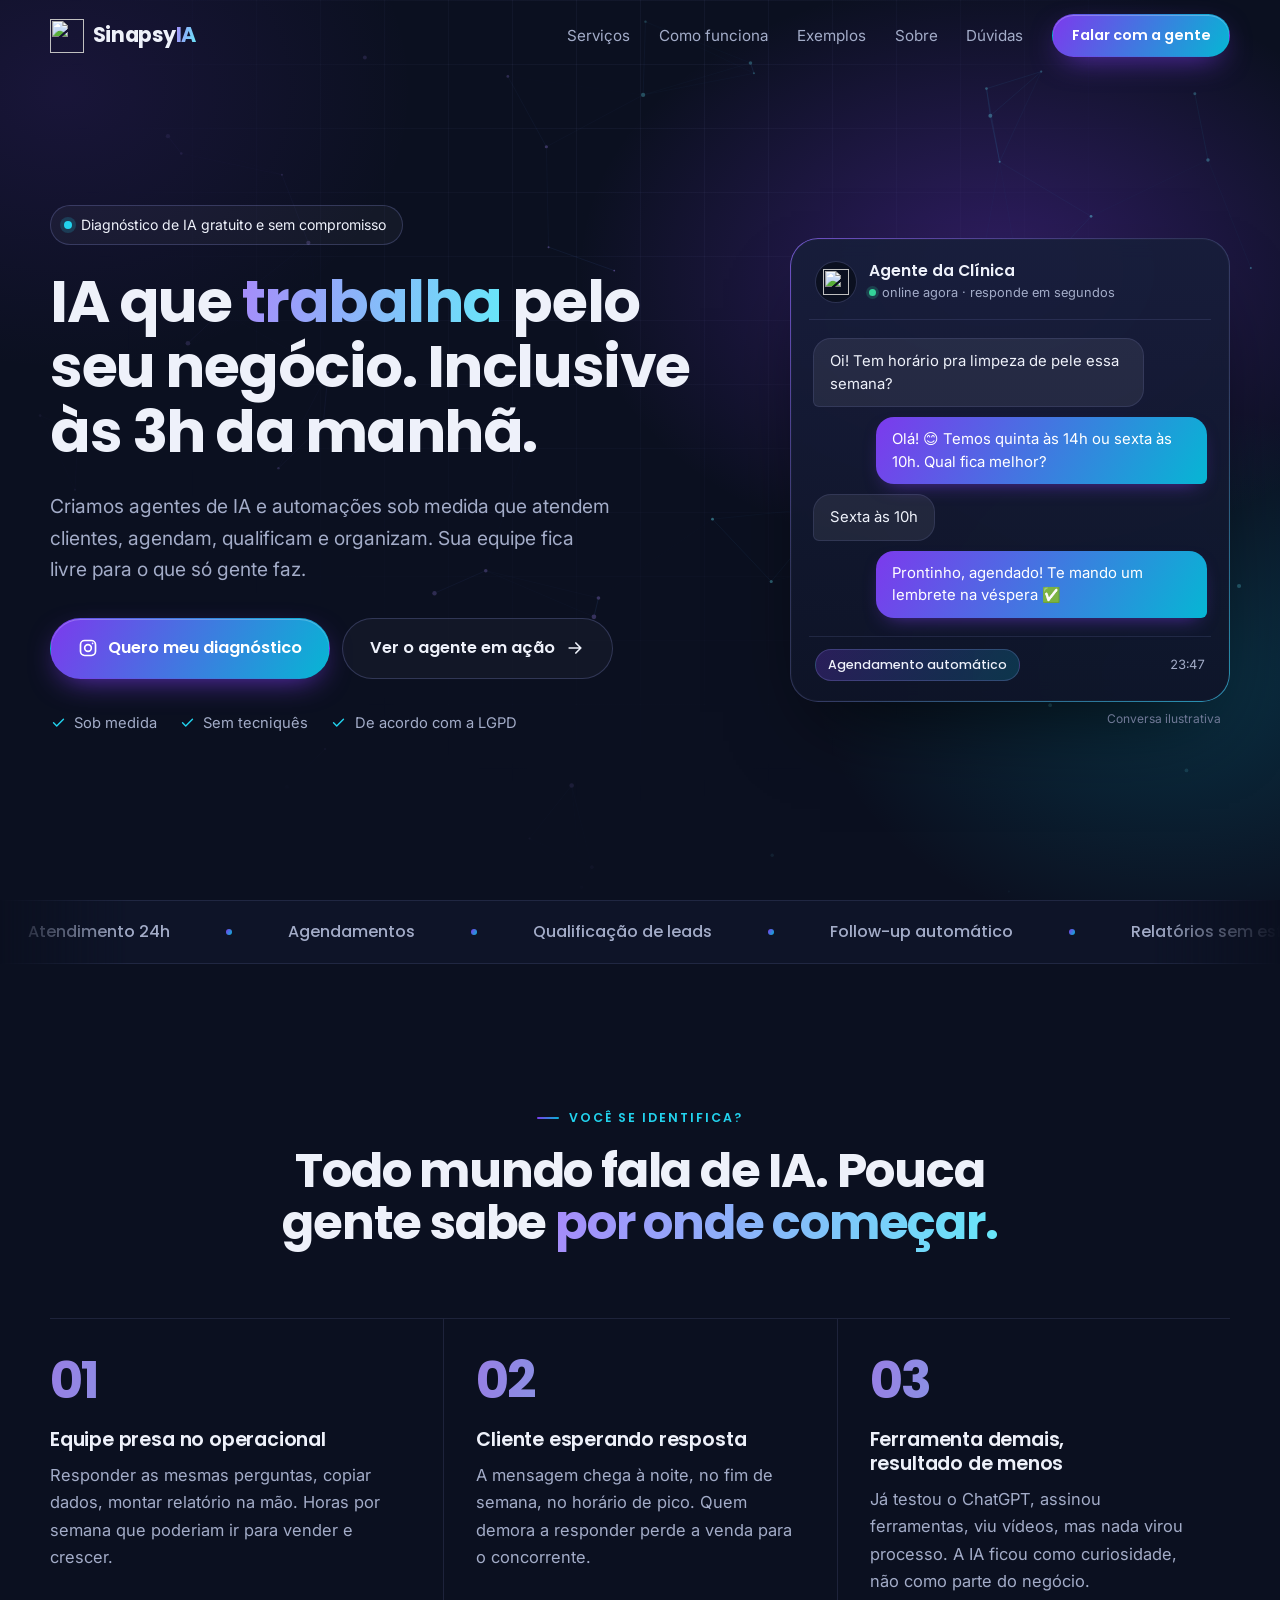
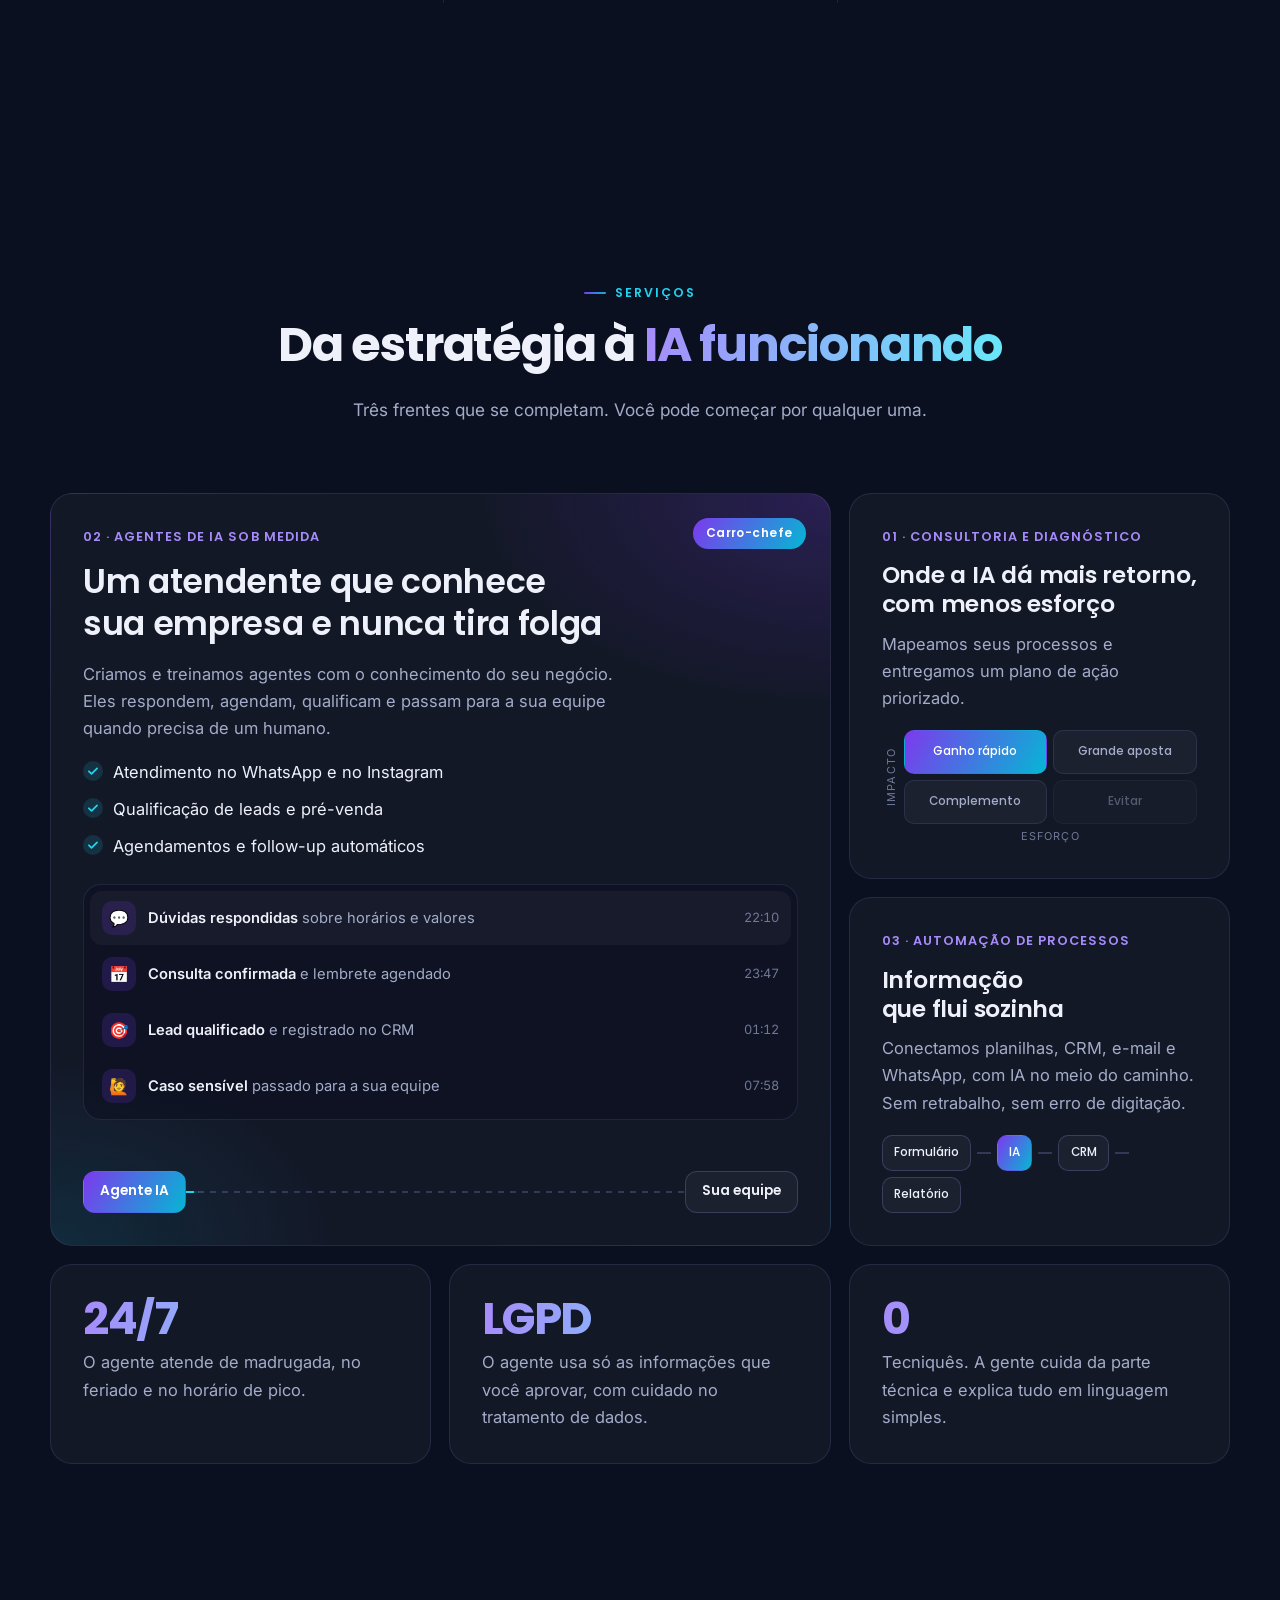
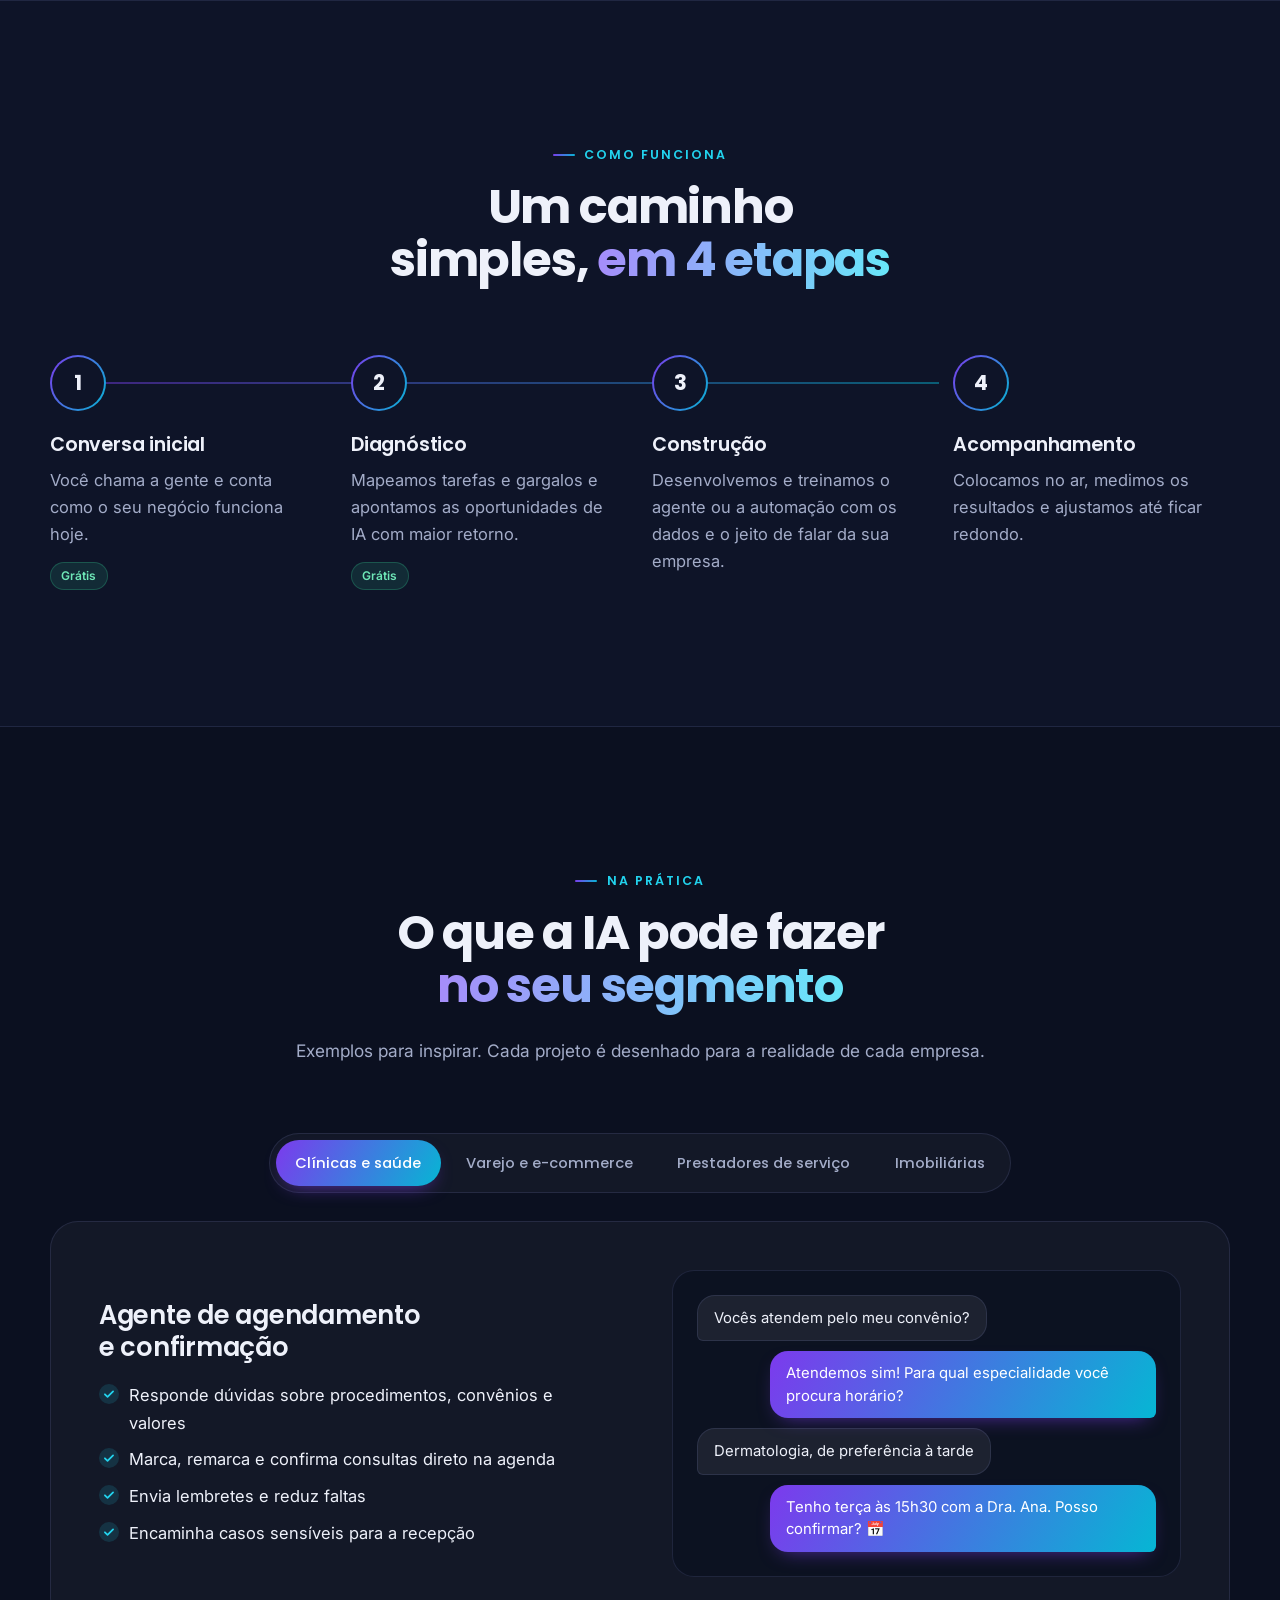
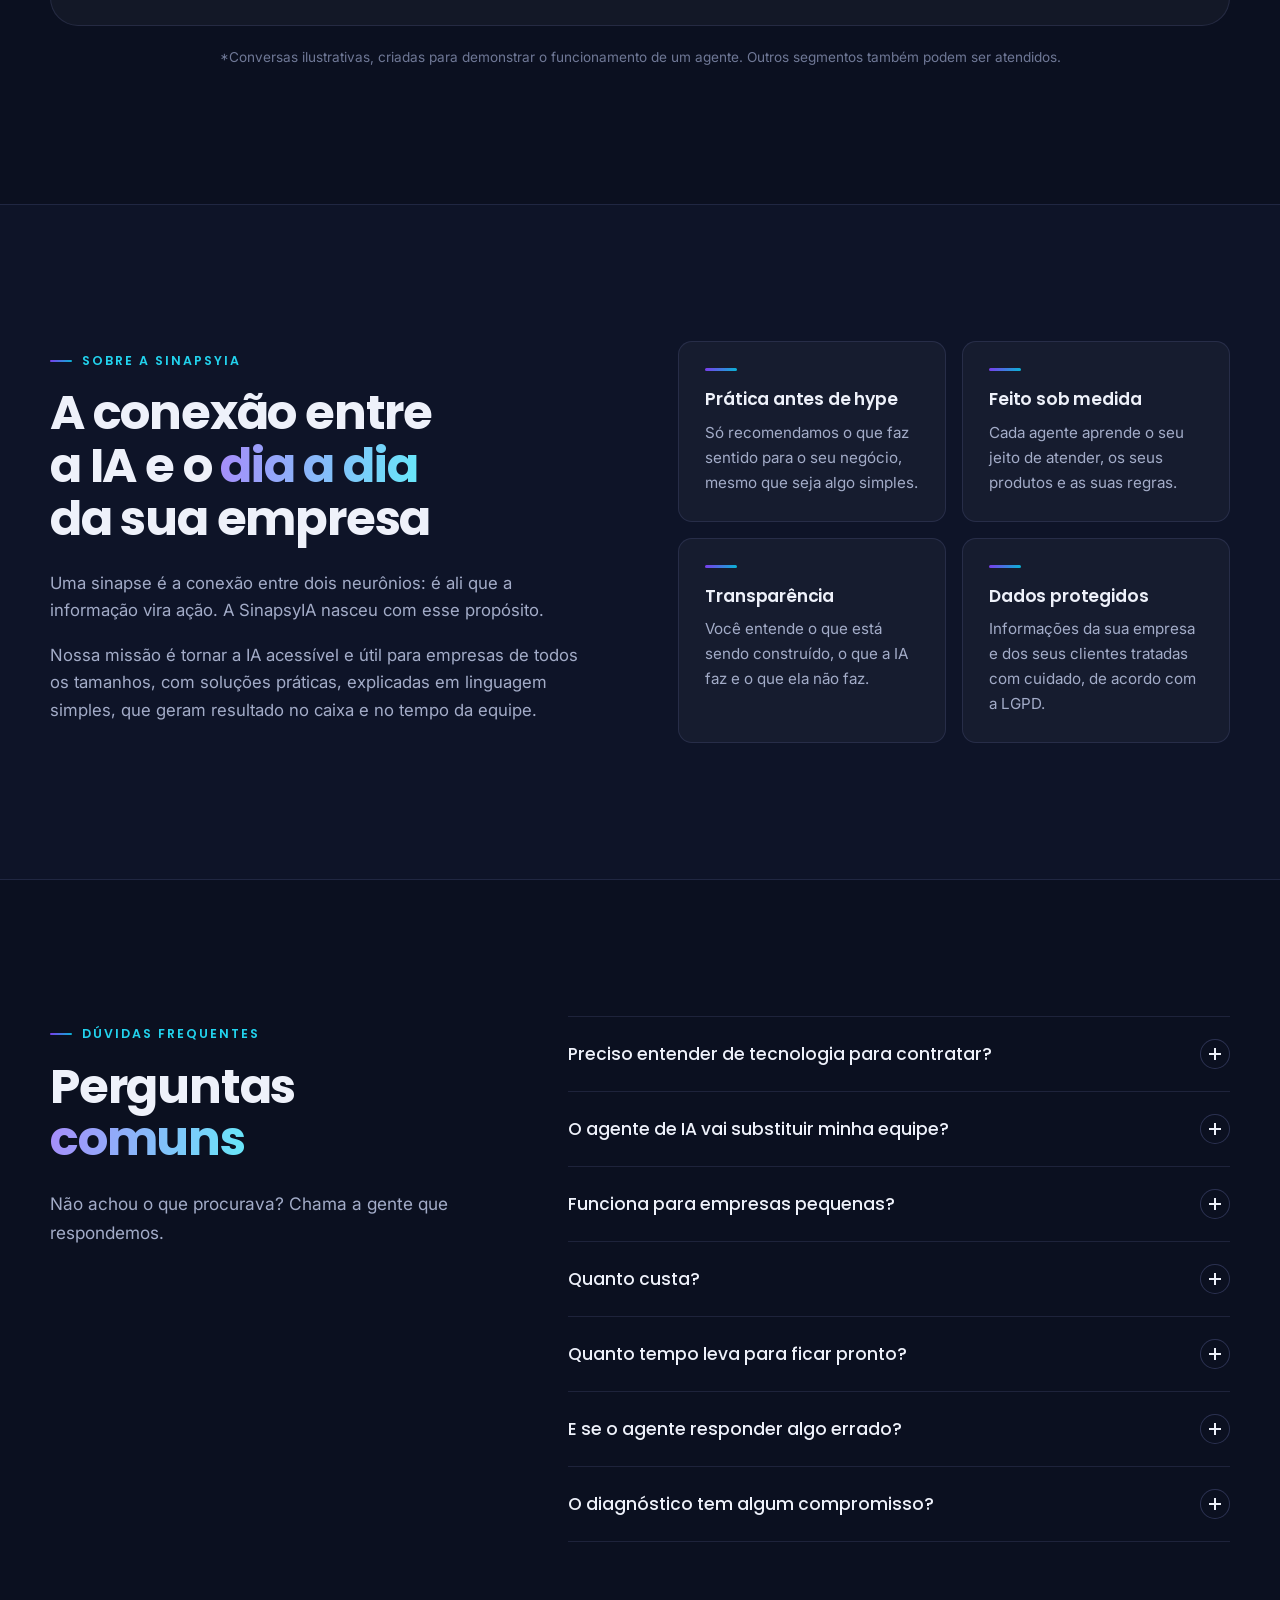
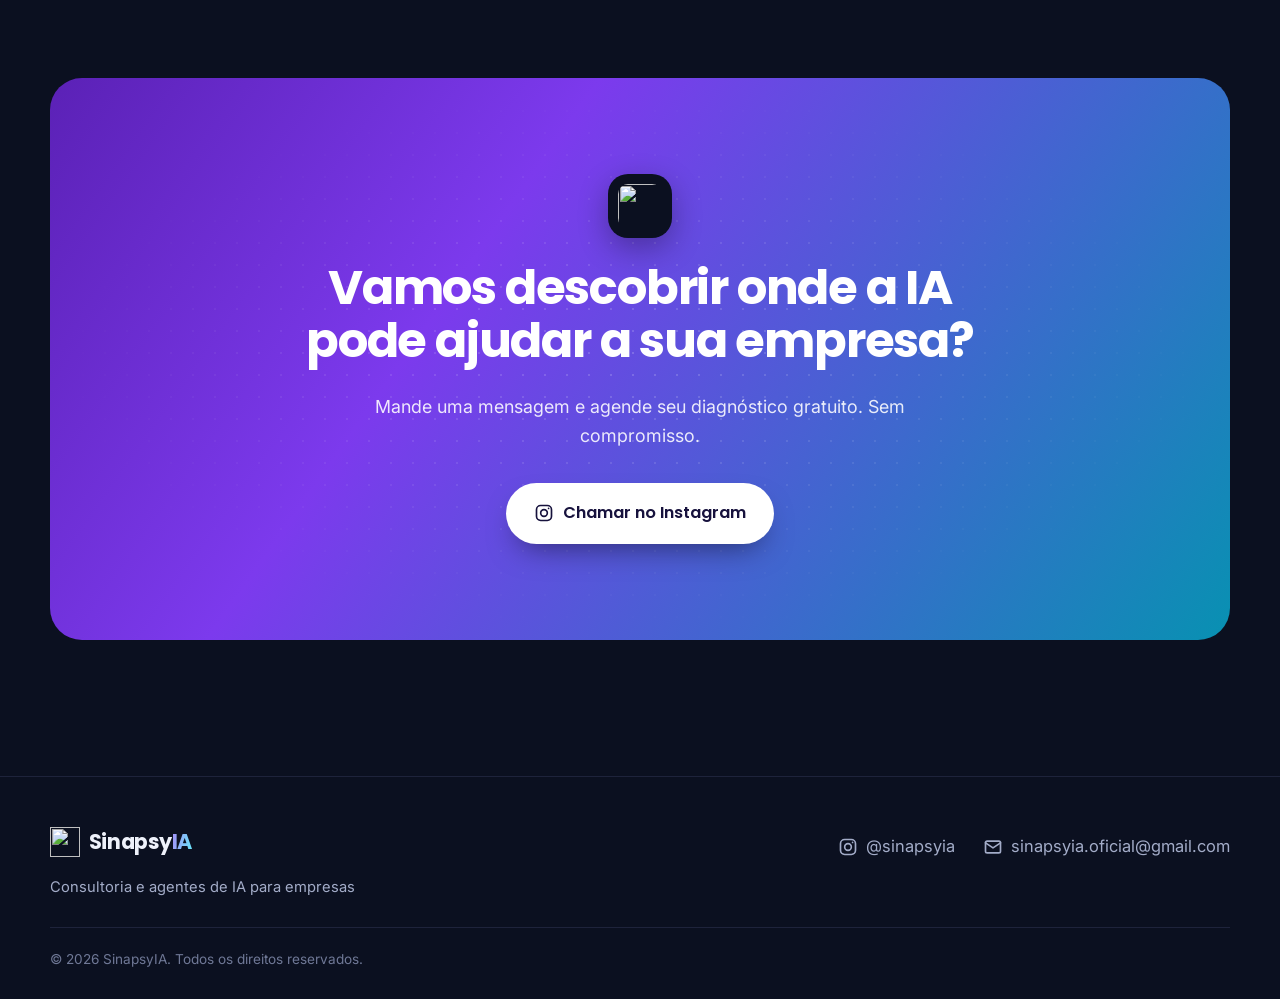
==== index.html @ b57941f7 "Add files via upload" ====
<!doctype html>
<html lang="pt-BR">
<head>
  <meta charset="utf-8">
  <meta name="viewport" content="width=device-width, initial-scale=1">
  <title>SinapsyIA | Agentes de IA para empresas</title>
  <meta name="description" content="A SinapsyIA coloca a inteligência artificial para trabalhar no seu negócio: diagnóstico de IA gratuito, agentes de IA sob medida e automação de processos.">
  <meta name="theme-color" content="#0B1020">

  <!-- Compartilhamento (WhatsApp, Instagram, LinkedIn) -->
  <meta property="og:type" content="website">
  <meta property="og:title" content="SinapsyIA | Agentes de IA para empresas">
  <meta property="og:description" content="Diagnóstico de IA gratuito, agentes sob medida e automação de processos para o seu negócio.">
  <!-- Se o seu usuário do GitHub não for "sinapsyia", troque o endereço abaixo -->
  <meta property="og:url" content="https://sinapsyia.github.io/">
  <meta property="og:image" content="https://sinapsyia.github.io/assets/og-image.png">
  <meta property="og:locale" content="pt_BR">

  <link rel="icon" type="image/svg+xml" href="assets/logo-mark.svg">
  <link rel="preconnect" href="https://fonts.googleapis.com">
  <link rel="preconnect" href="https://fonts.gstatic.com" crossorigin>
  <link href="https://fonts.googleapis.com/css2?family=Inter:wght@400;500;600&family=Poppins:wght@500;600;700;800&display=swap" rel="stylesheet">
  <link rel="stylesheet" href="styles.css">
</head>
<body>

  <a class="skip" href="#conteudo">Pular para o conteúdo</a>

  <!-- Ícones reutilizáveis -->
  <svg width="0" height="0" style="position:absolute" aria-hidden="true">
    <symbol id="i-wa" viewBox="0 0 24 24"><path fill="currentColor" stroke="none" d="M12 2.2A9.8 9.8 0 0 0 3.6 17l-1.3 4.8 4.9-1.3A9.8 9.8 0 1 0 12 2.2Zm0 17.9c-1.5 0-3-.4-4.2-1.2l-.3-.2-2.9.8.8-2.8-.2-.3A8.1 8.1 0 1 1 12 20.1Zm4.5-6.1c-.2-.1-1.5-.7-1.7-.8-.2-.1-.4-.1-.6.1l-.8 1c-.1.2-.3.2-.5.1a6.6 6.6 0 0 1-3.3-2.9c-.2-.4.2-.4.7-1.3.1-.2 0-.3 0-.4l-.8-1.8c-.2-.5-.4-.4-.6-.4h-.5c-.2 0-.4.1-.7.3-.2.3-.9.9-.9 2.2s.9 2.5 1 2.7c.1.2 1.8 2.8 4.4 3.9 1.6.7 2.3.8 3.1.6.5-.1 1.5-.6 1.7-1.2.2-.6.2-1.1.2-1.2-.1-.1-.3-.2-.5-.3Z"/></symbol>
    <symbol id="i-ig" viewBox="0 0 24 24"><rect x="3" y="3" width="18" height="18" rx="5"/><circle cx="12" cy="12" r="4"/><circle cx="17.5" cy="6.5" r="1" fill="currentColor" stroke="none"/></symbol>
    <symbol id="i-arrow" viewBox="0 0 24 24"><path d="M5 12h14M13 6l6 6-6 6"/></symbol>
    <symbol id="i-check" viewBox="0 0 24 24"><path d="m5 12.5 4.5 4.5L19 7.5"/></symbol>
    <symbol id="i-mail" viewBox="0 0 24 24"><rect x="3" y="5" width="18" height="14" rx="2"/><path d="m3 7 9 6 9-6"/></symbol>
  </svg>

  <!-- ===== CABEÇALHO ===== -->
  <header class="header" id="topo">
    <div class="container header__inner">
      <a href="#topo" class="brand" aria-label="SinapsyIA, início">
        <img src="assets/logo-mark.svg" alt="" width="34" height="34">
        <span>Sinapsy<b class="grad-text">IA</b></span>
      </a>

      <nav class="nav" id="nav" aria-label="Principal">
        <a href="#servicos">Serviços</a>
        <a href="#como-funciona">Como funciona</a>
        <a href="#exemplos">Exemplos</a>
        <a href="#sobre">Sobre</a>
        <a href="#faq">Dúvidas</a>
        <a href="https://ig.me/m/sinapsyia" target="_blank" rel="noopener" class="btn btn--sm btn--primary nav__cta" data-contact>
          Falar com a gente
        </a>
      </nav>

      <button class="menu-btn" id="menuBtn" aria-label="Abrir menu" aria-expanded="false" aria-controls="nav">
        <span></span><span></span><span></span>
      </button>
    </div>
  </header>

  <main id="conteudo">

    <!-- ===== HERO ===== -->
    <section class="hero">
      <canvas id="synapse" aria-hidden="true"></canvas>
      <div class="hero__glow" aria-hidden="true"></div>

      <div class="container hero__inner">
        <div class="hero__copy">
          <p class="pill reveal"><span class="pill__dot"></span>Diagnóstico de IA gratuito e sem compromisso</p>
          <h1 class="reveal">IA que <span class="grad-text">trabalha</span> pelo seu negócio. Inclusive às 3h da manhã.</h1>
          <p class="lead reveal">Criamos agentes de IA e automações sob medida que atendem clientes, agendam, qualificam e organizam. Sua equipe fica livre para o que só gente faz.</p>
          <div class="hero__ctas reveal">
            <a href="https://ig.me/m/sinapsyia" target="_blank" rel="noopener" class="btn btn--primary btn--lg" data-contact>
              <svg class="ico" data-contact-icon><use href="#i-ig"/></svg>
              Quero meu diagnóstico
            </a>
            <a href="#exemplos" class="btn btn--ghost btn--lg">
              Ver o agente em ação
              <svg class="ico"><use href="#i-arrow"/></svg>
            </a>
          </div>
          <ul class="hero__chips reveal" aria-label="Diferenciais">
            <li><svg class="ico"><use href="#i-check"/></svg>Sob medida</li>
            <li><svg class="ico"><use href="#i-check"/></svg>Sem tecniquês</li>
            <li><svg class="ico"><use href="#i-check"/></svg>De acordo com a LGPD</li>
          </ul>
        </div>

        <!-- Demo do agente -->
        <div class="demo reveal" aria-label="Demonstração ilustrativa de um agente de IA atendendo um cliente">
          <div class="demo__bar">
            <div class="demo__avatar"><img src="assets/logo-mark.svg" alt="" width="26" height="26"></div>
            <div>
              <p class="demo__name" id="demoName">Agente da Clínica</p>
              <p class="demo__status"><span class="dot-live"></span>online agora · responde em segundos</p>
            </div>
          </div>
          <div class="demo__body" id="demoBody" aria-live="off">
            <p class="msg msg--in">Oi! Tem horário pra limpeza de pele essa semana?</p>
            <p class="msg msg--out">Olá! 😊 Temos quinta às 14h ou sexta às 10h. Qual fica melhor?</p>
            <p class="msg msg--in">Sexta às 10h</p>
            <p class="msg msg--out">Prontinho, agendado! Te mando um lembrete na véspera ✅</p>
          </div>
          <div class="demo__foot">
            <span class="demo__tag" id="demoTag">Agendamento automático</span>
            <span class="demo__time">23:47</span>
          </div>
          <p class="demo__note">Conversa ilustrativa</p>
        </div>
      </div>
    </section>

    <!-- ===== FAIXA ===== -->
    <div class="ticker" aria-hidden="true">
      <div class="ticker__track">
        <span>Atendimento 24h</span><span>Agendamentos</span><span>Qualificação de leads</span><span>Follow-up automático</span><span>Relatórios sem esforço</span><span>WhatsApp e Instagram</span><span>Integração com CRM</span><span>Planilhas que se preenchem sozinhas</span>
        <span>Atendimento 24h</span><span>Agendamentos</span><span>Qualificação de leads</span><span>Follow-up automático</span><span>Relatórios sem esforço</span><span>WhatsApp e Instagram</span><span>Integração com CRM</span><span>Planilhas que se preenchem sozinhas</span>
      </div>
    </div>

    <!-- ===== PROBLEMA ===== -->
    <section class="section" id="problema">
      <div class="container">
        <div class="section__head reveal">
          <p class="eyebrow">Você se identifica?</p>
          <h2>Todo mundo fala de IA. Pouca gente sabe <span class="grad-text">por onde começar.</span></h2>
        </div>
        <div class="pains">
          <article class="pain reveal">
            <span class="pain__n">01</span>
            <h3>Equipe presa no operacional</h3>
            <p>Responder as mesmas perguntas, copiar dados, montar relatório na mão. Horas por semana que poderiam ir para vender e crescer.</p>
          </article>
          <article class="pain reveal">
            <span class="pain__n">02</span>
            <h3>Cliente esperando resposta</h3>
            <p>A mensagem chega à noite, no fim de semana, no horário de pico. Quem demora a responder perde a venda para o concorrente.</p>
          </article>
          <article class="pain reveal">
            <span class="pain__n">03</span>
            <h3>Ferramenta demais, resultado de menos</h3>
            <p>Já testou o ChatGPT, assinou ferramentas, viu vídeos, mas nada virou processo. A IA ficou como curiosidade, não como parte do negócio.</p>
          </article>
        </div>
      </div>
    </section>

    <!-- ===== SERVIÇOS (BENTO) ===== -->
    <section class="section" id="servicos">
      <div class="container">
        <div class="section__head reveal">
          <p class="eyebrow">Serviços</p>
          <h2>Da estratégia à <span class="grad-text">IA funcionando</span></h2>
          <p class="section__sub">Três frentes que se completam. Você pode começar por qualquer uma.</p>
        </div>

        <div class="bento">
          <!-- Agentes -->
          <article class="tile tile--agents reveal">
            <span class="badge">Carro-chefe</span>
            <p class="tile__kicker">02 · Agentes de IA sob medida</p>
            <h3>Um atendente que conhece sua empresa e nunca tira folga</h3>
            <p>Criamos e treinamos agentes com o conhecimento do seu negócio. Eles respondem, agendam, qualificam e passam para a sua equipe quando precisa de um humano.</p>
            <ul class="checks">
              <li><svg class="ico"><use href="#i-check"/></svg>Atendimento no WhatsApp e no Instagram</li>
              <li><svg class="ico"><use href="#i-check"/></svg>Qualificação de leads e pré-venda</li>
              <li><svg class="ico"><use href="#i-check"/></svg>Agendamentos e follow-up automáticos</li>
            </ul>
            <ul class="feed" aria-label="Exemplo ilustrativo do que um agente faz numa noite">
              <li><span class="feed__ico">💬</span><span><b>Dúvidas respondidas</b> sobre horários e valores</span><time>22:10</time></li>
              <li><span class="feed__ico">📅</span><span><b>Consulta confirmada</b> e lembrete agendado</span><time>23:47</time></li>
              <li><span class="feed__ico">🎯</span><span><b>Lead qualificado</b> e registrado no CRM</span><time>01:12</time></li>
              <li><span class="feed__ico">🙋</span><span><b>Caso sensível</b> passado para a sua equipe</span><time>07:58</time></li>
            </ul>
            <div class="handoff" aria-hidden="true">
              <span class="handoff__node handoff__node--ai">Agente IA</span>
              <span class="handoff__line"></span>
              <span class="handoff__node">Sua equipe</span>
            </div>
          </article>

          <!-- Diagnóstico -->
          <article class="tile tile--diag reveal">
            <p class="tile__kicker">01 · Consultoria e diagnóstico</p>
            <h3>Onde a IA dá mais retorno, com menos esforço</h3>
            <p>Mapeamos seus processos e entregamos um plano de ação priorizado.</p>
            <div class="matrix" aria-label="Matriz impacto por esforço">
              <span class="matrix__cell matrix__cell--win">Ganho rápido</span>
              <span class="matrix__cell">Grande aposta</span>
              <span class="matrix__cell">Complemento</span>
              <span class="matrix__cell matrix__cell--off">Evitar</span>
              <span class="matrix__y">Impacto</span>
              <span class="matrix__x">Esforço</span>
            </div>
          </article>

          <!-- Automação -->
          <article class="tile tile--auto reveal">
            <p class="tile__kicker">03 · Automação de processos</p>
            <h3>Informação que flui sozinha</h3>
            <p>Conectamos planilhas, CRM, e-mail e WhatsApp, com IA no meio do caminho. Sem retrabalho, sem erro de digitação.</p>
            <div class="flow" aria-hidden="true">
              <span>Formulário</span><i></i><span class="flow__ai">IA</span><i></i><span>CRM</span><i></i><span>Relatório</span>
            </div>
          </article>

          <!-- Pequenos -->
          <article class="tile tile--stat reveal">
            <p class="stat">24/7</p>
            <p>O agente atende de madrugada, no feriado e no horário de pico.</p>
          </article>
          <article class="tile tile--stat reveal">
            <p class="stat">LGPD</p>
            <p>O agente usa só as informações que você aprovar, com cuidado no tratamento de dados.</p>
          </article>
          <article class="tile tile--stat reveal">
            <p class="stat">0</p>
            <p>Tecniquês. A gente cuida da parte técnica e explica tudo em linguagem simples.</p>
          </article>
        </div>
      </div>
    </section>

    <!-- ===== COMO FUNCIONA ===== -->
    <section class="section section--band" id="como-funciona">
      <div class="container">
        <div class="section__head reveal">
          <p class="eyebrow">Como funciona</p>
          <h2>Um caminho simples, <span class="grad-text">em 4 etapas</span></h2>
        </div>

        <ol class="steps">
          <li class="step reveal">
            <span class="step__n">1</span>
            <h3>Conversa inicial</h3>
            <p>Você chama a gente e conta como o seu negócio funciona hoje.</p>
            <span class="step__tag">Grátis</span>
          </li>
          <li class="step reveal">
            <span class="step__n">2</span>
            <h3>Diagnóstico</h3>
            <p>Mapeamos tarefas e gargalos e apontamos as oportunidades de IA com maior retorno.</p>
            <span class="step__tag">Grátis</span>
          </li>
          <li class="step reveal">
            <span class="step__n">3</span>
            <h3>Construção</h3>
            <p>Desenvolvemos e treinamos o agente ou a automação com os dados e o jeito de falar da sua empresa.</p>
          </li>
          <li class="step reveal">
            <span class="step__n">4</span>
            <h3>Acompanhamento</h3>
            <p>Colocamos no ar, medimos os resultados e ajustamos até ficar redondo.</p>
          </li>
        </ol>
      </div>
    </section>

    <!-- ===== EXEMPLOS ===== -->
    <section class="section" id="exemplos">
      <div class="container">
        <div class="section__head reveal">
          <p class="eyebrow">Na prática</p>
          <h2>O que a IA pode fazer <span class="grad-text">no seu segmento</span></h2>
          <p class="section__sub">Exemplos para inspirar. Cada projeto é desenhado para a realidade de cada empresa.</p>
        </div>

        <div class="tabs reveal" role="tablist" aria-label="Segmentos">
          <button role="tab" aria-selected="true" aria-controls="tab-saude" id="t-saude">Clínicas e saúde</button>
          <button role="tab" aria-selected="false" aria-controls="tab-varejo" id="t-varejo" tabindex="-1">Varejo e e-commerce</button>
          <button role="tab" aria-selected="false" aria-controls="tab-servicos" id="t-servicos" tabindex="-1">Prestadores de serviço</button>
          <button role="tab" aria-selected="false" aria-controls="tab-imob" id="t-imob" tabindex="-1">Imobiliárias</button>
        </div>

        <div class="tabpanels reveal">
          <div class="tabpanel" role="tabpanel" id="tab-saude" aria-labelledby="t-saude">
            <div class="example">
              <div class="example__text">
                <h3>Agente de agendamento e confirmação</h3>
                <ul class="checks">
                  <li><svg class="ico"><use href="#i-check"/></svg>Responde dúvidas sobre procedimentos, convênios e valores</li>
                  <li><svg class="ico"><use href="#i-check"/></svg>Marca, remarca e confirma consultas direto na agenda</li>
                  <li><svg class="ico"><use href="#i-check"/></svg>Envia lembretes e reduz faltas</li>
                  <li><svg class="ico"><use href="#i-check"/></svg>Encaminha casos sensíveis para a recepção</li>
                </ul>
              </div>
              <div class="chat" aria-label="Exemplo ilustrativo de conversa">
                <p class="msg msg--in">Vocês atendem pelo meu convênio?</p>
                <p class="msg msg--out">Atendemos sim! Para qual especialidade você procura horário?</p>
                <p class="msg msg--in">Dermatologia, de preferência à tarde</p>
                <p class="msg msg--out">Tenho terça às 15h30 com a Dra. Ana. Posso confirmar? 📅</p>
              </div>
            </div>
          </div>

          <div class="tabpanel" role="tabpanel" id="tab-varejo" aria-labelledby="t-varejo" hidden>
            <div class="example">
              <div class="example__text">
                <h3>Vendedor virtual e pós-venda</h3>
                <ul class="checks">
                  <li><svg class="ico"><use href="#i-check"/></svg>Tira dúvidas sobre produtos, tamanhos e prazos de entrega</li>
                  <li><svg class="ico"><use href="#i-check"/></svg>Recomenda produtos com base no que o cliente procura</li>
                  <li><svg class="ico"><use href="#i-check"/></svg>Informa o status do pedido automaticamente</li>
                  <li><svg class="ico"><use href="#i-check"/></svg>Recupera carrinhos abandonados com mensagens personalizadas</li>
                </ul>
              </div>
              <div class="chat" aria-label="Exemplo ilustrativo de conversa">
                <p class="msg msg--in">Esse tênis tem no 40? Chega até sábado em Recife?</p>
                <p class="msg msg--out">Tem sim, no preto e no branco! Comprando hoje, chega até sexta. Quer o link de qual?</p>
                <p class="msg msg--in">Preto!</p>
                <p class="msg msg--out">Aqui está 👉 link do produto. Com o cupom BEMVINDO o frete sai grátis 🚚</p>
              </div>
            </div>
          </div>

          <div class="tabpanel" role="tabpanel" id="tab-servicos" aria-labelledby="t-servicos" hidden>
            <div class="example">
              <div class="example__text">
                <h3>Pré-atendimento e qualificação de clientes</h3>
                <ul class="checks">
                  <li><svg class="ico"><use href="#i-check"/></svg>Entende a necessidade do cliente com perguntas certeiras</li>
                  <li><svg class="ico"><use href="#i-check"/></svg>Gera um pré-orçamento ou envia o portfólio certo</li>
                  <li><svg class="ico"><use href="#i-check"/></svg>Registra tudo no CRM ou planilha automaticamente</li>
                  <li><svg class="ico"><use href="#i-check"/></svg>Passa para você só os clientes prontos para fechar</li>
                </ul>
              </div>
              <div class="chat" aria-label="Exemplo ilustrativo de conversa">
                <p class="msg msg--in">Quanto custa para fazer a contabilidade da minha empresa?</p>
                <p class="msg msg--out">Vou te ajudar! Sua empresa é MEI, Simples Nacional ou outro regime? Tem funcionários?</p>
                <p class="msg msg--in">Simples, com 3 funcionários</p>
                <p class="msg msg--out">Perfeito! Passei seus dados para o especialista, que te envia a proposta hoje até as 17h 📋</p>
              </div>
            </div>
          </div>

          <div class="tabpanel" role="tabpanel" id="tab-imob" aria-labelledby="t-imob" hidden>
            <div class="example">
              <div class="example__text">
                <h3>Atendimento de leads de imóveis</h3>
                <ul class="checks">
                  <li><svg class="ico"><use href="#i-check"/></svg>Responde na hora quem chega pelos anúncios</li>
                  <li><svg class="ico"><use href="#i-check"/></svg>Filtra por região, faixa de preço e tipo de imóvel</li>
                  <li><svg class="ico"><use href="#i-check"/></svg>Envia opções compatíveis com fotos e detalhes</li>
                  <li><svg class="ico"><use href="#i-check"/></svg>Agenda visitas direto na agenda do corretor</li>
                </ul>
              </div>
              <div class="chat" aria-label="Exemplo ilustrativo de conversa">
                <p class="msg msg--in">Vi o anúncio do apartamento de 2 quartos. Ainda está disponível?</p>
                <p class="msg msg--out">Está sim! Separei mais 2 opções parecidas na mesma região. Quer agendar uma visita?</p>
                <p class="msg msg--in">Quero, sábado de manhã</p>
                <p class="msg msg--out">Visita marcada para sábado às 10h com o corretor Lucas. Te envio a localização 📍</p>
              </div>
            </div>
          </div>
        </div>
        <p class="note">*Conversas ilustrativas, criadas para demonstrar o funcionamento de um agente. Outros segmentos também podem ser atendidos.</p>
      </div>
    </section>

    <!-- ===== SOBRE ===== -->
    <section class="section section--band" id="sobre">
      <div class="container about">
        <div class="about__text reveal">
          <p class="eyebrow">Sobre a SinapsyIA</p>
          <h2>A conexão entre a IA e o <span class="grad-text">dia a dia</span> da sua empresa</h2>
          <p>Uma sinapse é a conexão entre dois neurônios: é ali que a informação vira ação. A SinapsyIA nasceu com esse propósito.</p>
          <p>Nossa missão é tornar a IA acessível e útil para empresas de todos os tamanhos, com soluções práticas, explicadas em linguagem simples, que geram resultado no caixa e no tempo da equipe.</p>
        </div>
        <ul class="values">
          <li class="value reveal">
            <h3>Prática antes de hype</h3>
            <p>Só recomendamos o que faz sentido para o seu negócio, mesmo que seja algo simples.</p>
          </li>
          <li class="value reveal">
            <h3>Feito sob medida</h3>
            <p>Cada agente aprende o seu jeito de atender, os seus produtos e as suas regras.</p>
          </li>
          <li class="value reveal">
            <h3>Transparência</h3>
            <p>Você entende o que está sendo construído, o que a IA faz e o que ela não faz.</p>
          </li>
          <li class="value reveal">
            <h3>Dados protegidos</h3>
            <p>Informações da sua empresa e dos seus clientes tratadas com cuidado, de acordo com a LGPD.</p>
          </li>
        </ul>
      </div>
    </section>

    <!-- ===== FAQ ===== -->
    <section class="section" id="faq">
      <div class="container faq-wrap">
        <div class="section__head section__head--left reveal">
          <p class="eyebrow">Dúvidas frequentes</p>
          <h2>Perguntas <span class="grad-text">comuns</span></h2>
          <p class="section__sub">Não achou o que procurava? Chama a gente que respondemos.</p>
        </div>

        <div class="faq">
          <details class="reveal">
            <summary>Preciso entender de tecnologia para contratar?</summary>
            <p>Não. A gente cuida da parte técnica e explica tudo em linguagem simples. Você só precisa conhecer bem o seu negócio, e isso você já conhece.</p>
          </details>
          <details class="reveal">
            <summary>O agente de IA vai substituir minha equipe?</summary>
            <p>A ideia é tirar da equipe as tarefas repetitivas para que as pessoas foquem no que exige atenção humana: negociar, resolver casos complexos e cuidar do cliente. O agente sempre pode passar o atendimento para uma pessoa.</p>
          </details>
          <details class="reveal">
            <summary>Funciona para empresas pequenas?</summary>
            <p>Sim. Muitas vezes é nas pequenas empresas que a IA faz mais diferença, porque cada hora economizada conta. Começamos pelo que traz mais retorno com menor investimento.</p>
          </details>
          <details class="reveal">
            <summary>Quanto custa?</summary>
            <p>Depende do tamanho e da complexidade do projeto. Por isso começamos com um diagnóstico gratuito: entendemos sua necessidade e enviamos uma proposta sob medida, sem surpresas.</p>
          </details>
          <details class="reveal">
            <summary>Quanto tempo leva para ficar pronto?</summary>
            <p>Projetos mais simples podem ficar prontos em poucas semanas. Depois do diagnóstico, você recebe um cronograma claro com cada etapa.</p>
          </details>
          <details class="reveal">
            <summary>E se o agente responder algo errado?</summary>
            <p>O agente é treinado só com as informações que você aprova e segue regras definidas junto com você. Durante o acompanhamento, revisamos as conversas e fazemos ajustes contínuos.</p>
          </details>
          <details class="reveal">
            <summary>O diagnóstico tem algum compromisso?</summary>
            <p>Não. A conversa inicial e o diagnóstico são gratuitos e sem compromisso.</p>
          </details>
        </div>
      </div>
    </section>

    <!-- ===== CTA FINAL ===== -->
    <section class="section section--cta" id="contato">
      <div class="container">
        <div class="cta reveal">
          <img src="assets/logo-mark.svg" alt="" width="64" height="64" class="cta__mark">
          <h2>Vamos descobrir onde a IA pode ajudar a sua empresa?</h2>
          <p>Mande uma mensagem e agende seu diagnóstico gratuito. Sem compromisso.</p>
          <div class="cta__btns">
            <a href="#" target="_blank" rel="noopener" class="btn btn--light btn--lg" data-whatsapp hidden>
              <svg class="ico ico--fill"><use href="#i-wa"/></svg>
              Chamar no WhatsApp
            </a>
            <a href="https://ig.me/m/sinapsyia" target="_blank" rel="noopener" class="btn btn--lg btn--glass" data-ig-cta>
              <svg class="ico"><use href="#i-ig"/></svg>
              Chamar no Instagram
            </a>
          </div>
        </div>
      </div>
    </section>

  </main>

  <!-- ===== RODAPÉ ===== -->
  <footer class="footer">
    <div class="container footer__inner">
      <div>
        <a href="#topo" class="brand">
          <img src="assets/logo-mark.svg" alt="" width="30" height="30">
          <span>Sinapsy<b class="grad-text">IA</b></span>
        </a>
        <p class="footer__tag">Consultoria e agentes de IA para empresas</p>
      </div>
      <ul class="footer__links">
        <li data-whatsapp-item hidden>
          <a href="#" target="_blank" rel="noopener" data-whatsapp>
            <svg class="ico ico--fill"><use href="#i-wa"/></svg>
            WhatsApp
          </a>
        </li>
        <li>
          <a href="https://www.instagram.com/sinapsyia/" target="_blank" rel="noopener">
            <svg class="ico"><use href="#i-ig"/></svg>
            @sinapsyia
          </a>
        </li>
        <li>
          <a href="mailto:sinapsyia.oficial@gmail.com">
            <svg class="ico"><use href="#i-mail"/></svg>
            sinapsyia.oficial@gmail.com
          </a>
        </li>
      </ul>
    </div>
    <div class="container footer__bottom">
      <p>© <span id="ano">2026</span> SinapsyIA. Todos os direitos reservados.</p>
    </div>
  </footer>

  <!-- Botão flutuante de WhatsApp (aparece quando o número estiver configurado no script.js) -->
  <a href="#" class="wa-float" target="_blank" rel="noopener" aria-label="Conversar no WhatsApp" data-whatsapp hidden>
    <svg class="ico ico--fill"><use href="#i-wa"/></svg>
  </a>

  <script src="script.js"></script>
</body>
</html>
---- styles.css ----
/* =========================================================
   SinapsyIA: estilos do site (v2, premium escuro)
   Marca: roxo #7C3AED/#8B5CF6 → ciano #06B6D4/#22D3EE
   Fundo: navy #0B1020 | Títulos: Poppins | Texto: Inter
   ========================================================= */

:root {
  --bg: #0B1020;
  --bg-2: #0E1428;
  --surface: rgba(255, 255, 255, .035);
  --surface-2: rgba(255, 255, 255, .06);
  --solid: #121933;
  --border: rgba(160, 170, 255, .12);
  --border-2: rgba(160, 170, 255, .22);
  --text: #EEF1FA;
  --muted: #A3ACC8;
  --faint: #6F7896;
  --purple: #8B5CF6;
  --purple-d: #7C3AED;
  --violet-l: #A78BFA;
  --cyan: #22D3EE;
  --cyan-d: #06B6D4;
  --grad: linear-gradient(120deg, var(--purple-d), var(--cyan-d));
  --grad-txt: linear-gradient(100deg, #A78BFA 0%, #67E8F9 100%);
  --radius: 22px;
  --radius-sm: 14px;
  --header-h: 72px;
  --f-head: 'Poppins', system-ui, 'Segoe UI', Arial, sans-serif;
  --f-body: 'Inter', system-ui, 'Segoe UI', Arial, sans-serif;
  --ease: cubic-bezier(.2, .7, .2, 1);
}

*, *::before, *::after { box-sizing: border-box; }
[hidden] { display: none !important; }
html { scroll-behavior: smooth; scroll-padding-top: var(--header-h); }
body {
  margin: 0;
  background: var(--bg);
  color: var(--text);
  font-family: var(--f-body);
  font-size: 16.5px;
  line-height: 1.65;
  -webkit-font-smoothing: antialiased;
  overflow-x: hidden;
}
img, svg { display: block; max-width: 100%; }
a { color: inherit; text-decoration: none; }
h1, h2, h3 { font-family: var(--f-head); line-height: 1.1; margin: 0 0 .5em; letter-spacing: -0.025em; text-wrap: balance; }
h1 { font-size: clamp(2.3rem, 4.6vw, 3.9rem); font-weight: 700; }
h2 { font-size: clamp(1.9rem, 3.8vw, 3rem); font-weight: 700; }
h3 { font-size: 1.2rem; font-weight: 600; letter-spacing: -0.01em; line-height: 1.25; }
p { margin: 0 0 1em; }

.container { width: min(1180px, 100% - 32px); margin-inline: auto; }

.grad-text {
  background: var(--grad-txt);
  -webkit-background-clip: text;
  background-clip: text;
  color: transparent;
}
.eyebrow {
  display: inline-flex; align-items: center; gap: .6rem;
  font-family: var(--f-head);
  font-size: .78rem; font-weight: 600;
  letter-spacing: .16em; text-transform: uppercase;
  color: var(--cyan);
  margin-bottom: 1rem;
}
.eyebrow::before { content: ""; width: 22px; height: 2px; border-radius: 2px; background: var(--grad); }
.skip {
  position: absolute; left: -999px; top: 8px;
  background: #fff; color: #000; padding: 8px 14px; border-radius: 8px; z-index: 100;
}
.skip:focus { left: 8px; }
:focus-visible { outline: 2px solid var(--cyan); outline-offset: 3px; border-radius: 8px; }

/* ---------- Botões ---------- */
.btn {
  display: inline-flex; align-items: center; justify-content: center; gap: .6rem;
  font-family: var(--f-head); font-weight: 600; font-size: .98rem;
  padding: .8rem 1.4rem; min-height: 46px;
  border-radius: 999px; border: 1px solid transparent;
  cursor: pointer; transition: transform .25s var(--ease), box-shadow .25s, background .25s, border-color .25s;
  white-space: nowrap;
}
.btn:hover { transform: translateY(-2px); }
.btn--sm { padding: .55rem 1.15rem; min-height: 40px; font-size: .9rem; }
.btn--lg { padding: 1rem 1.7rem; min-height: 56px; font-size: 1.02rem; }
.btn--primary {
  background: var(--grad); color: #fff;
  box-shadow: 0 10px 30px -10px rgba(124, 58, 237, .8), inset 0 1px 0 rgba(255,255,255,.25);
}
.btn--primary:hover { box-shadow: 0 16px 40px -10px rgba(6, 182, 212, .75), inset 0 1px 0 rgba(255,255,255,.25); }
.btn--ghost { border-color: var(--border-2); background: rgba(255,255,255,.03); color: var(--text); }
.btn--ghost:hover { border-color: rgba(34, 211, 238, .55); background: rgba(34, 211, 238, .06); }
.btn--ghost .ico { transition: transform .25s var(--ease); }
.btn--ghost:hover .ico { transform: translateX(3px); }
.btn--light { background: #fff; color: #17123D; box-shadow: 0 14px 30px -12px rgba(0,0,0,.5); }
.btn--glass { background: rgba(255,255,255,.12); color: #fff; border-color: rgba(255,255,255,.35); }
.btn--glass:hover { background: rgba(255,255,255,.2); }
.ico { width: 20px; height: 20px; fill: none; stroke: currentColor; stroke-width: 2; stroke-linecap: round; stroke-linejoin: round; flex-shrink: 0; }
.ico--fill { stroke: none; }

/* ---------- Cabeçalho ---------- */
.header {
  position: fixed; inset: 0 0 auto 0; z-index: 50;
  height: var(--header-h);
  transition: background .3s, border-color .3s;
  border-bottom: 1px solid transparent;
}
.header.is-scrolled {
  background: rgba(11, 16, 32, .78);
  backdrop-filter: blur(16px) saturate(140%);
  -webkit-backdrop-filter: blur(16px) saturate(140%);
  border-bottom-color: var(--border);
}
.header__inner { height: 100%; display: flex; align-items: center; justify-content: space-between; gap: 1rem; }
.brand { display: inline-flex; align-items: center; gap: .55rem; font-family: var(--f-head); font-weight: 700; font-size: 1.3rem; letter-spacing: -.02em; }
.brand b { font-weight: 700; }
.nav { display: flex; align-items: center; gap: 1.8rem; font-size: .95rem; }
.nav a:not(.btn) { color: var(--muted); transition: color .2s; position: relative; }
.nav a:not(.btn):hover { color: var(--text); }
.nav a:not(.btn)::after {
  content: ""; position: absolute; left: 0; right: 0; bottom: -6px; height: 2px; border-radius: 2px;
  background: var(--grad); transform: scaleX(0); transform-origin: left; transition: transform .3s var(--ease);
}
.nav a:not(.btn):hover::after { transform: scaleX(1); }

.menu-btn { display: none; background: none; border: 0; padding: 10px; cursor: pointer; width: 44px; height: 44px; }
.menu-btn span { display: block; width: 22px; height: 2px; background: var(--text); border-radius: 2px; margin: 5px auto; transition: transform .3s, opacity .3s; }
.header.menu-open .menu-btn span:nth-child(1) { transform: translateY(7px) rotate(45deg); }
.header.menu-open .menu-btn span:nth-child(2) { opacity: 0; }
.header.menu-open .menu-btn span:nth-child(3) { transform: translateY(-7px) rotate(-45deg); }

/* ---------- Hero ---------- */
.hero {
  position: relative; isolation: isolate;
  min-height: 100svh;
  display: flex; align-items: center;
  padding: calc(var(--header-h) + 48px) 0 80px;
  overflow: hidden;
}
#synapse { position: absolute; inset: 0; width: 100%; height: 100%; z-index: -1; opacity: .5;
  -webkit-mask-image: radial-gradient(ellipse at 70% 40%, #000 20%, transparent 75%);
  mask-image: radial-gradient(ellipse at 70% 40%, #000 20%, transparent 75%); }
.hero__glow {
  position: absolute; z-index: -2; inset: 0;
  background:
    radial-gradient(600px 420px at 78% 30%, rgba(124, 58, 237, .32), transparent 70%),
    radial-gradient(520px 380px at 92% 75%, rgba(6, 182, 212, .2), transparent 70%),
    radial-gradient(500px 400px at 5% 10%, rgba(124, 58, 237, .12), transparent 70%);
}
.hero::after {
  content: ""; position: absolute; inset: 0; z-index: -1; pointer-events: none;
  background-image: linear-gradient(rgba(160,170,255,.05) 1px, transparent 1px), linear-gradient(90deg, rgba(160,170,255,.05) 1px, transparent 1px);
  background-size: 64px 64px;
  -webkit-mask-image: radial-gradient(ellipse at 50% 0%, #000 10%, transparent 65%);
  mask-image: radial-gradient(ellipse at 50% 0%, #000 10%, transparent 65%);
}
.hero__inner { display: grid; grid-template-columns: 1.15fr .85fr; gap: 64px; align-items: center; }
.hero h1 { margin-bottom: .45em; }
.lead { font-size: clamp(1.05rem, 1.5vw, 1.2rem); color: var(--muted); max-width: 560px; margin-bottom: 2rem; }

.pill {
  display: inline-flex; align-items: center; gap: .6rem;
  padding: .45rem 1rem .45rem .8rem; margin-bottom: 1.6rem;
  border: 1px solid var(--border-2); border-radius: 999px;
  background: rgba(255,255,255,.04);
  font-size: .88rem; color: var(--text);
}
.pill__dot { width: 8px; height: 8px; border-radius: 50%; background: var(--cyan); box-shadow: 0 0 0 4px rgba(34,211,238,.18); }

.hero__ctas { display: flex; flex-wrap: wrap; gap: 12px; margin-bottom: 2rem; }
.hero__chips { list-style: none; padding: 0; margin: 0; display: flex; flex-wrap: wrap; gap: 8px 22px; color: var(--muted); font-size: .92rem; }
.hero__chips li { display: inline-flex; align-items: center; gap: .45rem; }
.hero__chips .ico { width: 17px; height: 17px; color: var(--cyan); }

/* Demo do agente */
.demo {
  position: relative;
  background: linear-gradient(180deg, rgba(23, 30, 58, .92), rgba(15, 20, 40, .92));
  border: 1px solid var(--border-2);
  border-radius: 28px;
  padding: 18px;
  box-shadow: 0 40px 80px -30px rgba(0,0,0,.7), 0 0 0 1px rgba(255,255,255,.02) inset;
  backdrop-filter: blur(10px);
  -webkit-backdrop-filter: blur(10px);
  max-width: 440px; width: 100%; justify-self: end;
}
.demo::before {
  content: ""; position: absolute; inset: -1px; border-radius: inherit; padding: 1px; z-index: -1;
  background: linear-gradient(140deg, rgba(139,92,246,.7), transparent 40%, transparent 60%, rgba(34,211,238,.6));
  -webkit-mask: linear-gradient(#000 0 0) content-box, linear-gradient(#000 0 0);
  -webkit-mask-composite: xor; mask-composite: exclude;
}
.demo__bar { display: flex; align-items: center; gap: 12px; padding: 4px 6px 16px; border-bottom: 1px solid var(--border); }
.demo__avatar { width: 42px; height: 42px; border-radius: 50%; display: grid; place-items: center; background: #0B1020; border: 1px solid var(--border-2); }
.demo__name { margin: 0; font-family: var(--f-head); font-weight: 600; font-size: .98rem; line-height: 1.3; }
.demo__status { margin: 0; font-size: .8rem; color: var(--muted); display: flex; align-items: center; gap: 6px; }
.dot-live { width: 7px; height: 7px; border-radius: 50%; background: #34D399; box-shadow: 0 0 0 3px rgba(52,211,153,.2); }
.demo__body { display: flex; flex-direction: column; gap: 10px; padding: 18px 4px; min-height: 300px; justify-content: flex-end; }
.demo__foot { display: flex; justify-content: space-between; align-items: center; padding: 12px 6px 2px; border-top: 1px solid var(--border); font-size: .8rem; color: var(--muted); }
.demo__tag {
  font-family: var(--f-head); font-weight: 500; font-size: .78rem;
  padding: .3rem .75rem; border-radius: 999px;
  background: linear-gradient(120deg, rgba(124,58,237,.25), rgba(6,182,212,.2)); color: var(--text);
  border: 1px solid var(--border-2);
}
.demo__time { font-variant-numeric: tabular-nums; }
.demo__note { position: absolute; bottom: -28px; right: 8px; margin: 0; font-size: .75rem; color: var(--faint); }

/* Mensagens (demo e exemplos) */
.msg {
  margin: 0; max-width: 84%;
  padding: .7rem 1rem; border-radius: 18px;
  font-size: .93rem; line-height: 1.5;
}
.msg--in { align-self: flex-start; background: rgba(255,255,255,.07); border: 1px solid var(--border); border-bottom-left-radius: 6px; }
.msg--out { align-self: flex-end; background: var(--grad); color: #fff; border-bottom-right-radius: 6px; box-shadow: 0 8px 20px -10px rgba(124,58,237,.7); }
.msg.is-new { animation: msgIn .45s var(--ease) both; }
@keyframes msgIn { from { opacity: 0; transform: translateY(10px) scale(.97); } to { opacity: 1; transform: none; } }
.typing { align-self: flex-start; display: inline-flex; gap: 5px; padding: .85rem 1rem; border-radius: 18px; border-bottom-left-radius: 6px; background: rgba(255,255,255,.07); border: 1px solid var(--border); }
.typing--out { align-self: flex-end; background: rgba(124,58,237,.35); border-bottom-left-radius: 18px; border-bottom-right-radius: 6px; }
.typing span { width: 7px; height: 7px; border-radius: 50%; background: currentColor; opacity: .5; animation: blink 1.1s infinite; }
.typing span:nth-child(2) { animation-delay: .15s; }
.typing span:nth-child(3) { animation-delay: .3s; }
@keyframes blink { 0%, 60%, 100% { opacity: .25; transform: translateY(0); } 30% { opacity: .9; transform: translateY(-3px); } }

/* ---------- Faixa ---------- */
.ticker {
  border-block: 1px solid var(--border);
  background: var(--bg-2);
  overflow: hidden; padding: 18px 0;
  -webkit-mask-image: linear-gradient(90deg, transparent, #000 10%, #000 90%, transparent);
  mask-image: linear-gradient(90deg, transparent, #000 10%, #000 90%, transparent);
}
.ticker__track { display: flex; width: max-content; animation: ticker 40s linear infinite; }
.ticker span {
  font-family: var(--f-head); font-weight: 500; font-size: 1rem; color: var(--muted);
  padding: 0 28px; display: inline-flex; align-items: center; gap: 28px; white-space: nowrap;
}
.ticker span::after { content: ""; width: 6px; height: 6px; border-radius: 50%; background: var(--grad); margin-left: 28px; }
@keyframes ticker { to { transform: translateX(-50%); } }

/* ---------- Seções ---------- */
.section { padding: clamp(80px, 11vw, 136px) 0; position: relative; }
.section--band { background: var(--bg-2); border-block: 1px solid var(--border); }
.section__head { text-align: center; max-width: 760px; margin: 0 auto clamp(44px, 6vw, 68px); }
.section__head--left { text-align: left; margin: 0; }
.section__sub { color: var(--muted); font-size: 1.08rem; margin: 0; }

/* Problema */
.pains { display: grid; grid-template-columns: repeat(3, 1fr); border-top: 1px solid var(--border); }
.pain { padding: 36px 32px 8px 0; }
.pain + .pain { padding-left: 32px; border-left: 1px solid var(--border); }
.pain__n {
  display: block; font-family: var(--f-head); font-weight: 700; font-size: 3.2rem; line-height: 1;
  margin-bottom: 22px; letter-spacing: -.04em;
  background: var(--grad-txt); -webkit-background-clip: text; background-clip: text; color: transparent; opacity: .9;
}
.pain p { color: var(--muted); margin: 0; }

/* Bento */
.bento { display: grid; grid-template-columns: repeat(6, 1fr); gap: 18px; }
.tile {
  position: relative; overflow: hidden;
  background: var(--surface);
  border: 1px solid var(--border);
  border-radius: var(--radius);
  padding: 32px;
  transition: border-color .3s, transform .3s var(--ease), background .3s;
}
.tile:hover { border-color: var(--border-2); background: var(--surface-2); }
.tile p { color: var(--muted); }
.tile h3 { font-size: 1.45rem; }
.tile__kicker { font-family: var(--f-head); font-size: .8rem; font-weight: 600; letter-spacing: .08em; text-transform: uppercase; color: var(--violet-l) !important; margin-bottom: .9rem; }
.tile--agents { grid-column: span 4; grid-row: span 2; display: flex; flex-direction: column;
  background: radial-gradient(500px 300px at 100% 0%, rgba(124,58,237,.22), transparent 70%), radial-gradient(400px 260px at 0% 100%, rgba(6,182,212,.12), transparent 70%), var(--surface); }
.tile--agents h3 { font-size: clamp(1.6rem, 2.6vw, 2.1rem); max-width: 560px; }
.tile--agents > p { max-width: 560px; }
.tile--diag { grid-column: span 2; }
.tile--auto { grid-column: span 2; }
.tile--stat { grid-column: span 2; }
.tile--stat p:last-child { margin: 0; }
.stat { font-family: var(--f-head); font-weight: 700; font-size: 2.8rem; line-height: 1; letter-spacing: -.03em; margin: 0 0 .5rem !important;
  background: var(--grad-txt); -webkit-background-clip: text; background-clip: text; color: transparent !important; }

.badge {
  position: absolute; top: 24px; right: 24px;
  font-family: var(--f-head); font-size: .75rem; font-weight: 600; letter-spacing: .04em;
  padding: .35rem .8rem; border-radius: 999px; background: var(--grad); color: #fff;
}
.checks { list-style: none; padding: 0; margin: 0 0 1.5rem; display: grid; gap: .6rem; }
.checks li { display: flex; gap: .65rem; align-items: flex-start; color: var(--text); }
.checks .ico { width: 20px; height: 20px; padding: 3px; margin-top: 2px; border-radius: 50%; background: rgba(34,211,238,.14); color: var(--cyan); stroke-width: 3; }

.feed { list-style: none; padding: 6px; margin: 0 0 22px; border-radius: 18px; background: rgba(11,16,32,.55); border: 1px solid var(--border); display: grid; gap: 2px; }
.feed li { display: grid; grid-template-columns: 34px 1fr auto; gap: 12px; align-items: center; padding: 10px 12px; border-radius: 12px; font-size: .92rem; color: var(--muted); }
.feed li:first-child { background: rgba(255,255,255,.04); }
.feed b { color: var(--text); font-weight: 600; }
.feed__ico { width: 34px; height: 34px; display: grid; place-items: center; border-radius: 10px; background: rgba(124,58,237,.18); font-size: 1rem; }
.feed time { font-size: .8rem; color: var(--faint); font-variant-numeric: tabular-nums; }
.handoff { margin-top: auto; display: flex; align-items: center; gap: 0; padding-top: 12px; }
.handoff__node {
  font-family: var(--f-head); font-weight: 600; font-size: .85rem;
  padding: .55rem 1rem; border-radius: 12px; border: 1px solid var(--border-2); background: rgba(255,255,255,.04); white-space: nowrap;
}
.handoff__node--ai { background: var(--grad); border-color: transparent; color: #fff; }
.handoff__line { flex: 1; height: 2px; min-width: 40px; position: relative; overflow: hidden;
  background: repeating-linear-gradient(90deg, var(--border-2) 0 6px, transparent 6px 12px); }
.handoff__line::after { content: ""; position: absolute; top: -3px; left: 0; width: 8px; height: 8px; border-radius: 50%; background: var(--cyan); box-shadow: 0 0 12px var(--cyan); animation: travel 2.6s var(--ease) infinite; }
@keyframes travel { from { left: 0; } to { left: calc(100% - 8px); } }

.matrix { position: relative; display: grid; grid-template-columns: 1fr 1fr; gap: 6px; margin: 18px 0 0 22px; padding-bottom: 22px; }
.matrix__cell { font-family: var(--f-head); font-size: .74rem; font-weight: 500; text-align: center; padding: .7rem .3rem; border-radius: 10px; background: rgba(255,255,255,.04); border: 1px solid var(--border); color: var(--muted); }
.matrix__cell--win { background: var(--grad); color: #fff; border-color: transparent; }
.matrix__cell--off { opacity: .45; }
.matrix__y, .matrix__x { position: absolute; font-size: .68rem; letter-spacing: .1em; text-transform: uppercase; color: var(--faint); }
.matrix__y { left: -12px; top: calc(50% - 11px); transform: translate(-50%, -50%) rotate(-90deg); }
.matrix__x { bottom: 0; left: 50%; transform: translateX(-50%); }

.flow { display: flex; align-items: center; flex-wrap: wrap; gap: 6px; margin-top: 18px; }
.flow span { font-family: var(--f-head); font-size: .74rem; font-weight: 500; padding: .45rem .7rem; border-radius: 10px; border: 1px solid var(--border-2); background: rgba(255,255,255,.04); }
.flow .flow__ai { background: var(--grad); color: #fff; border-color: transparent; }
.flow i { width: 14px; height: 2px; background: var(--border-2); }

/* Etapas */
.steps { list-style: none; padding: 0; margin: 0; display: grid; grid-template-columns: repeat(4, 1fr); gap: 24px; position: relative; }
.steps::before {
  content: ""; position: absolute; top: 27px; left: 28px; right: calc(25% - 4px); height: 2px;
  background: linear-gradient(90deg, var(--purple-d), var(--cyan-d)); opacity: .45;
}
.step { position: relative; padding-right: 8px; }
.step__n {
  position: relative; z-index: 1;
  display: grid; place-items: center; width: 56px; height: 56px; border-radius: 50%;
  font-family: var(--f-head); font-weight: 700; font-size: 1.3rem;
  background: var(--bg-2); border: 2px solid transparent;
  background-image: linear-gradient(var(--bg-2), var(--bg-2)), var(--grad);
  background-origin: border-box; background-clip: padding-box, border-box;
  margin-bottom: 22px;
}
.step p { color: var(--muted); margin-bottom: .8rem; }
.step__tag { display: inline-block; font-size: .75rem; font-weight: 600; padding: .2rem .65rem; border-radius: 999px; background: rgba(52,211,153,.12); color: #6EE7B7; border: 1px solid rgba(52,211,153,.25); }

/* Exemplos */
.tabs { display: flex; flex-wrap: wrap; justify-content: center; gap: 6px; margin: 0 auto 28px; padding: 6px; border: 1px solid var(--border); border-radius: 999px; background: var(--surface); width: fit-content; max-width: 100%; }
.tabs button {
  font: inherit; font-family: var(--f-head); font-weight: 500; font-size: .92rem;
  color: var(--muted); background: transparent; border: 0;
  padding: .65rem 1.2rem; min-height: 44px; border-radius: 999px; cursor: pointer;
  transition: color .2s, background .2s;
}
.tabs button:hover { color: var(--text); }
.tabs button[aria-selected="true"] { background: var(--grad); color: #fff; box-shadow: 0 8px 20px -10px rgba(124,58,237,.8); }
.tabpanels { border: 1px solid var(--border); border-radius: 28px; background: var(--surface); padding: clamp(24px, 4vw, 48px); }
.tabpanel:not([hidden]) { animation: fade .4s var(--ease); }
@keyframes fade { from { opacity: 0; transform: translateY(6px); } to { opacity: 1; transform: none; } }
.example { display: grid; grid-template-columns: 1fr 1fr; gap: clamp(28px, 5vw, 64px); align-items: center; }
.example h3 { font-size: 1.6rem; margin-bottom: 1.2rem; }
.example .checks { margin: 0; }
.chat { display: flex; flex-direction: column; gap: 10px; padding: 24px; border-radius: 22px; background: rgba(11,16,32,.7); border: 1px solid var(--border); }
.note { text-align: center; color: var(--faint); font-size: .85rem; margin: 20px 0 0; }

/* Sobre */
.about { display: grid; grid-template-columns: 1fr 1fr; gap: clamp(40px, 6vw, 88px); align-items: center; }
.about__text p:not(.eyebrow) { color: var(--muted); font-size: 1.05rem; }
.values { list-style: none; padding: 0; margin: 0; display: grid; grid-template-columns: 1fr 1fr; gap: 16px; }
.value { padding: 26px; border-radius: var(--radius-sm); border: 1px solid var(--border); background: var(--surface); position: relative; }
.value::before { content: ""; display: block; width: 32px; height: 3px; border-radius: 3px; background: var(--grad); margin-bottom: 18px; }
.value h3 { font-size: 1.08rem; }
.value p { color: var(--muted); margin: 0; font-size: .95rem; }

/* FAQ */
.faq-wrap { display: grid; grid-template-columns: .8fr 1.2fr; gap: clamp(32px, 6vw, 88px); align-items: start; }
.faq-wrap .section__head { position: sticky; top: calc(var(--header-h) + 32px); }
.faq { border-top: 1px solid var(--border); }
.faq details { border-bottom: 1px solid var(--border); }
.faq summary {
  list-style: none; cursor: pointer;
  display: flex; justify-content: space-between; align-items: center; gap: 1rem;
  padding: 22px 0; min-height: 44px;
  font-family: var(--f-head); font-weight: 500; font-size: 1.08rem;
  transition: color .2s;
}
.faq summary::-webkit-details-marker { display: none; }
.faq summary:hover { color: var(--cyan); }
.faq summary::after {
  content: ""; flex-shrink: 0; width: 30px; height: 30px; border-radius: 50%;
  border: 1px solid var(--border-2);
  background:
    linear-gradient(var(--text), var(--text)) center / 12px 2px no-repeat,
    linear-gradient(var(--text), var(--text)) center / 2px 12px no-repeat;
  transition: transform .3s var(--ease), background-color .3s;
}
.faq details[open] summary::after { transform: rotate(45deg); background-color: rgba(124,58,237,.35); }
.faq details p { color: var(--muted); margin: 0; padding: 0 48px 24px 0; }

/* CTA */
.section--cta { padding-top: 0; }
.cta {
  position: relative; overflow: hidden; isolation: isolate;
  text-align: center;
  padding: clamp(56px, 8vw, 96px) clamp(24px, 6vw, 80px);
  border-radius: 32px;
  background: linear-gradient(125deg, #5B21B6 0%, #7C3AED 35%, #0891B2 100%);
}
.cta::before {
  content: ""; position: absolute; inset: 0; z-index: -1;
  background-image: radial-gradient(rgba(255,255,255,.18) 1px, transparent 1px);
  background-size: 22px 22px;
  -webkit-mask-image: radial-gradient(ellipse at center, #000 0%, transparent 70%);
  mask-image: radial-gradient(ellipse at center, #000 0%, transparent 70%);
}
.cta__mark { margin: 0 auto 24px; padding: 10px; background: #0B1020; border-radius: 20px; box-shadow: 0 10px 30px rgba(0,0,0,.3); }
.cta h2 { max-width: 760px; margin-inline: auto; color: #fff; }
.cta p { color: rgba(255,255,255,.88); font-size: 1.12rem; max-width: 560px; margin: 0 auto 2rem; }
.cta__btns { display: flex; flex-wrap: wrap; justify-content: center; gap: 12px; }

/* Rodapé */
.footer { border-top: 1px solid var(--border); padding: 48px 0 28px; }
.footer__inner { display: flex; flex-wrap: wrap; justify-content: space-between; gap: 28px; align-items: flex-start; }
.footer__tag { color: var(--muted); font-size: .92rem; margin: .6rem 0 0; }
.footer__links { list-style: none; padding: 0; margin: 0; display: flex; flex-wrap: wrap; gap: 10px 28px; }
.footer__links a { display: inline-flex; align-items: center; gap: .5rem; color: var(--muted); min-height: 44px; transition: color .2s; }
.footer__links a:hover { color: var(--text); }
.footer__bottom { margin-top: 28px; padding-top: 20px; border-top: 1px solid var(--border); color: var(--faint); font-size: .85rem; }
.footer__bottom p { margin: 0; }

/* WhatsApp flutuante */
.wa-float {
  position: fixed; right: 20px; bottom: 20px; z-index: 40;
  width: 58px; height: 58px; border-radius: 50%;
  display: grid; place-items: center;
  background: #25D366; color: #fff;
  box-shadow: 0 12px 30px -8px rgba(37, 211, 102, .6);
  transition: transform .25s var(--ease);
}
.wa-float:hover { transform: scale(1.07); }
.wa-float .ico { width: 30px; height: 30px; }

/* ---------- Animação de entrada ---------- */
.reveal { opacity: 0; transform: translateY(22px); transition: opacity .8s var(--ease), transform .8s var(--ease); }
.reveal.is-visible { opacity: 1; transform: none; }

/* ---------- Responsivo ---------- */
@media (max-width: 1020px) {
  .hero__inner { grid-template-columns: 1fr; gap: 56px; }
  .demo { justify-self: start; }
  .bento { grid-template-columns: repeat(2, 1fr); }
  .tile--agents { grid-column: span 2; grid-row: auto; }
  .tile--diag, .tile--auto { grid-column: span 1; }
  .tile--stat { grid-column: span 2; display: flex; align-items: center; gap: 24px; }
  .tile--stat .stat { min-width: 110px; margin: 0 !important; }
  .steps { grid-template-columns: repeat(2, 1fr); row-gap: 40px; }
  .steps::before { display: none; }
  .about, .faq-wrap { grid-template-columns: 1fr; }
  .faq-wrap .section__head { position: static; }
}

@media (max-width: 860px) {
  .menu-btn { display: block; position: relative; z-index: 2; }
  .nav {
    position: fixed; inset: var(--header-h) 0 auto 0;
    flex-direction: column; align-items: stretch; gap: 0;
    padding: 12px 16px 24px;
    background: rgba(11, 16, 32, .97);
    border-bottom: 1px solid var(--border);
    transform: translateY(-12px); opacity: 0; visibility: hidden;
    transition: transform .3s var(--ease), opacity .3s, visibility .3s;
  }
  .nav.is-open { transform: none; opacity: 1; visibility: visible; }
  .nav a:not(.btn) { padding: 14px 4px; border-bottom: 1px solid var(--border); font-size: 1.05rem; }
  .nav a:not(.btn)::after { display: none; }
  .nav__cta { margin-top: 16px; min-height: 50px; }
  .header.menu-open { background: rgba(11, 16, 32, .97); }
  .pains { grid-template-columns: 1fr; border-top: 0; }
  .pain, .pain + .pain { padding: 28px 0; border-left: 0; border-top: 1px solid var(--border); }
  .example { grid-template-columns: 1fr; }
  .tabs { border-radius: 22px; }
}

@media (max-width: 600px) {
  body { font-size: 16px; }
  .hero { padding-top: calc(var(--header-h) + 32px); min-height: auto; }
  .hero__ctas .btn { width: 100%; }
  .bento { grid-template-columns: 1fr; }
  .tile--agents, .tile--diag, .tile--auto, .tile--stat { grid-column: auto; }
  .tile { padding: 26px 22px; }
  .tile--stat { flex-direction: column; align-items: flex-start; gap: 6px; }
  .badge { position: static; align-self: flex-start; margin-bottom: 16px; }
  .steps { grid-template-columns: 1fr; }
  .values { grid-template-columns: 1fr; }
  .tabs button { flex: 1 1 45%; padding: .6rem .7rem; font-size: .86rem; }
  .cta__btns .btn { width: 100%; }
  .faq details p { padding-right: 0; }
  .demo__body { min-height: 280px; }
}

@media (prefers-reduced-motion: reduce) {
  html { scroll-behavior: auto; }
  *, *::before, *::after { animation: none !important; transition: none !important; }
  .reveal { opacity: 1; transform: none; }
}
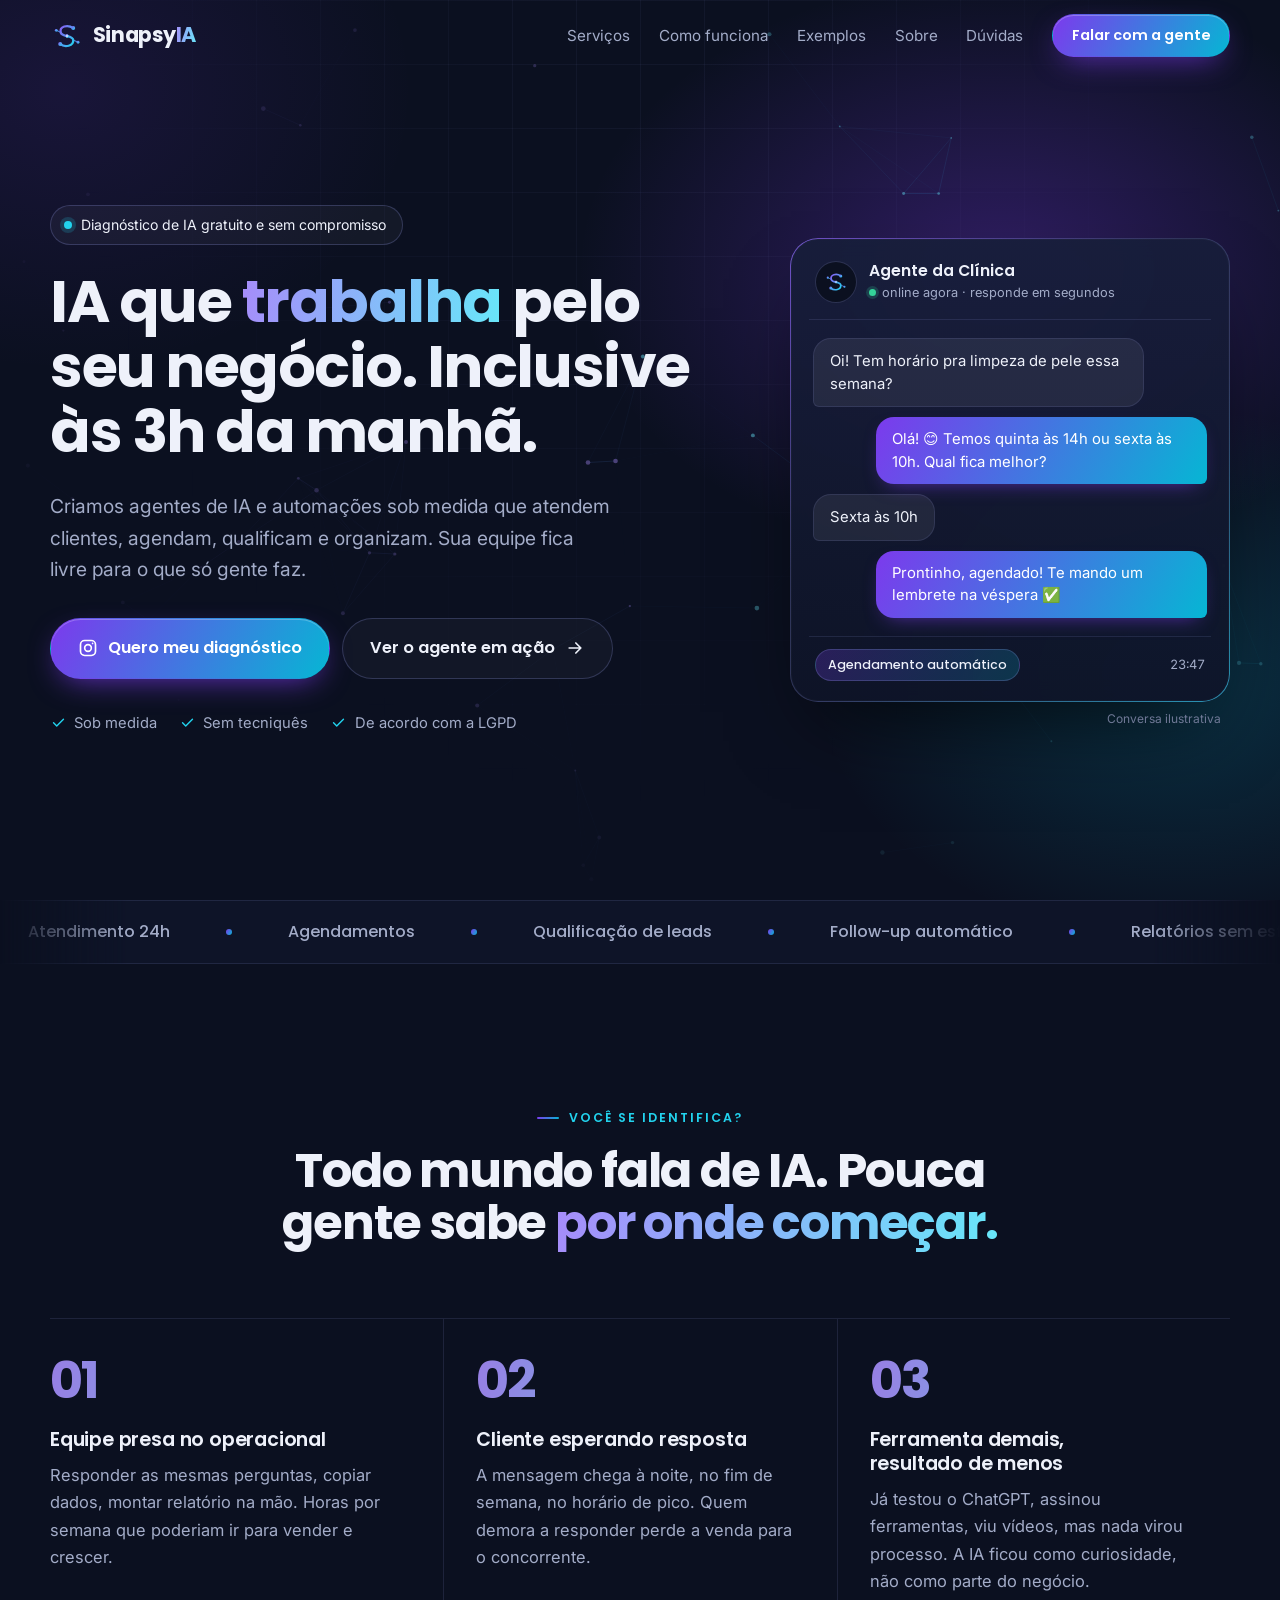
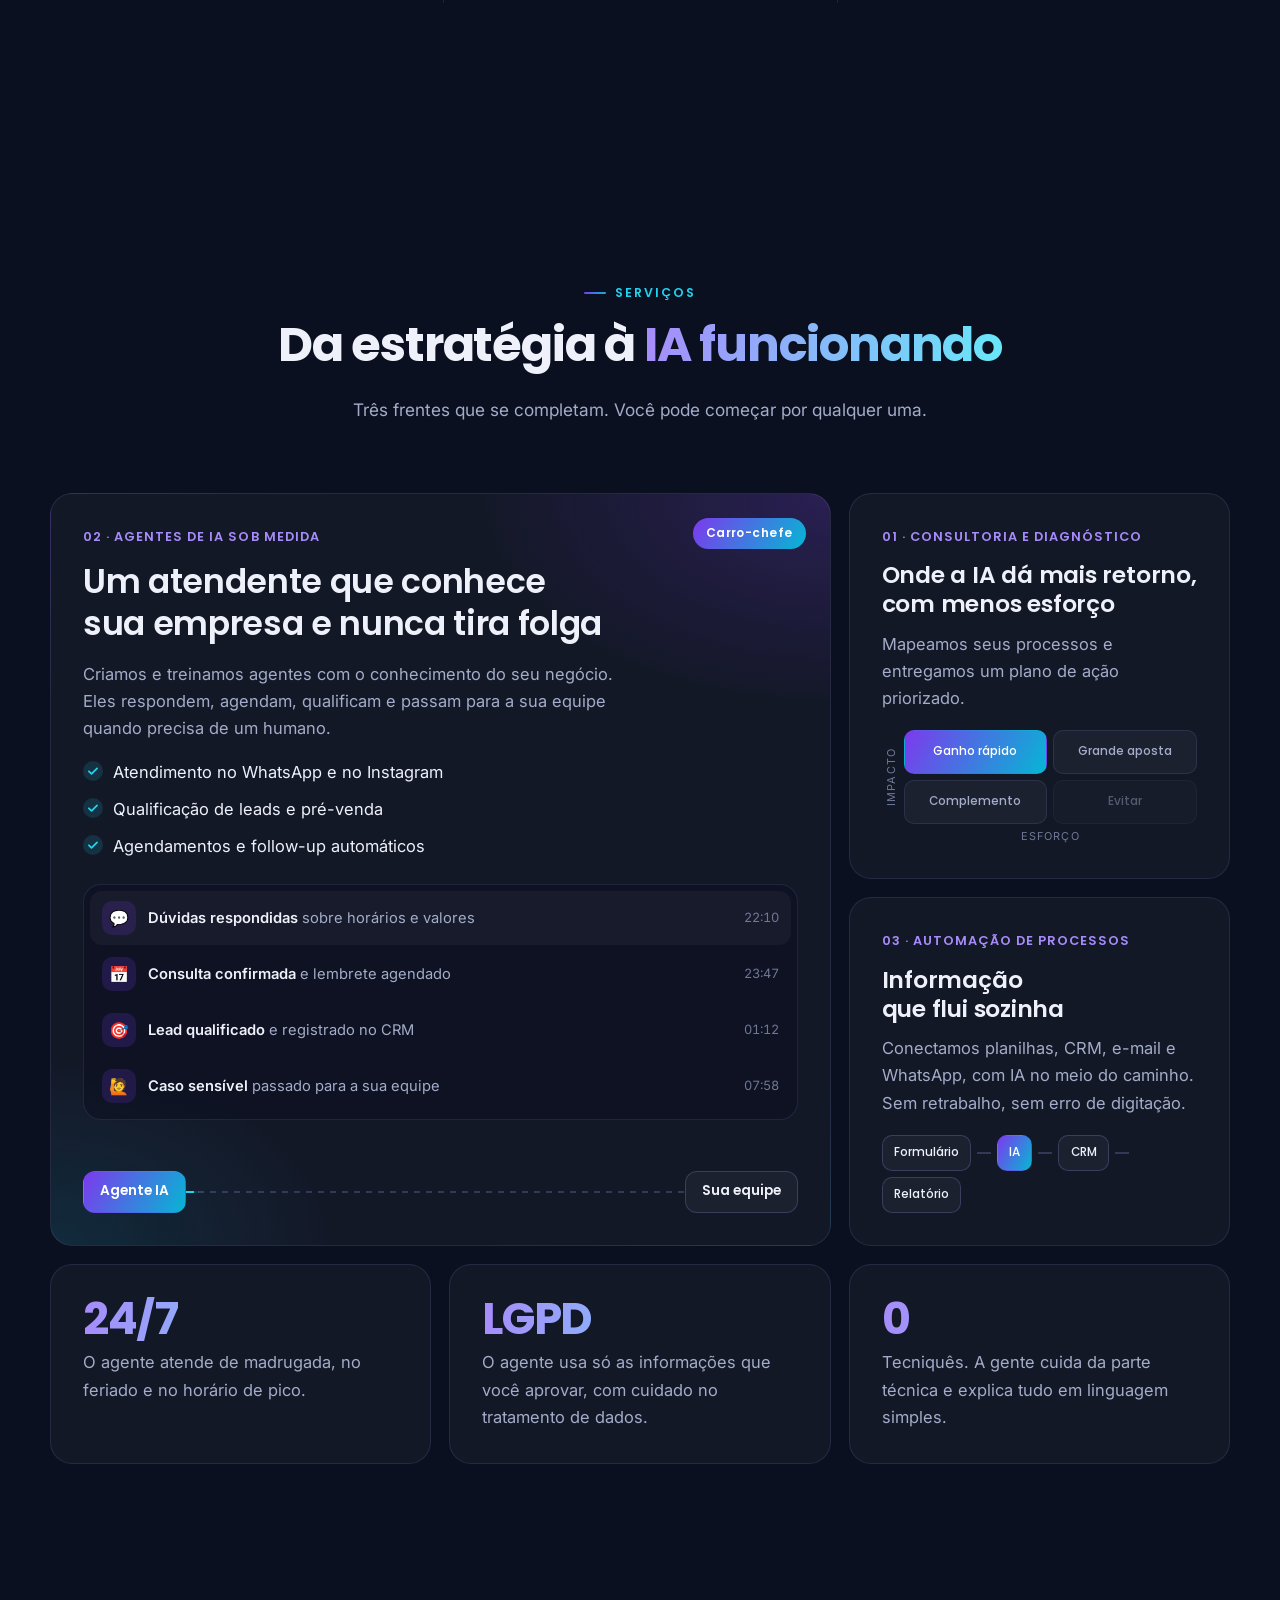
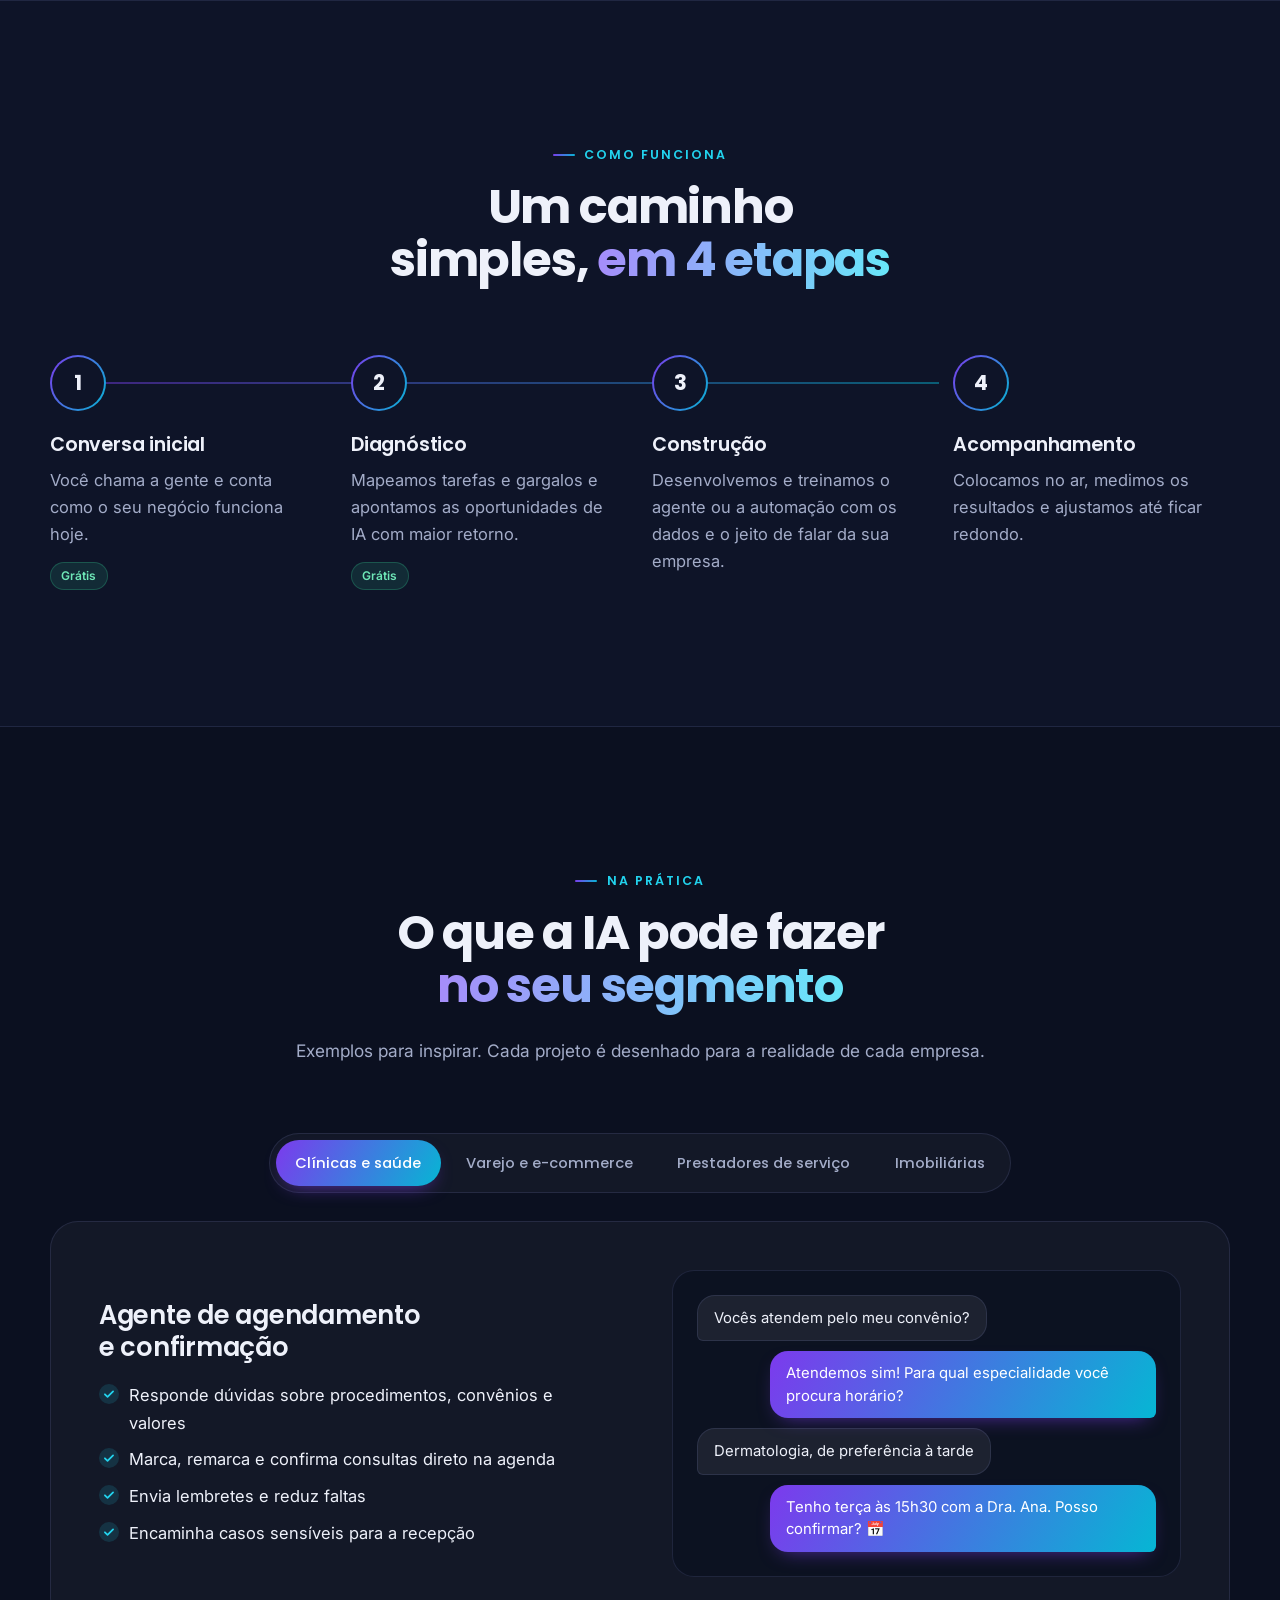
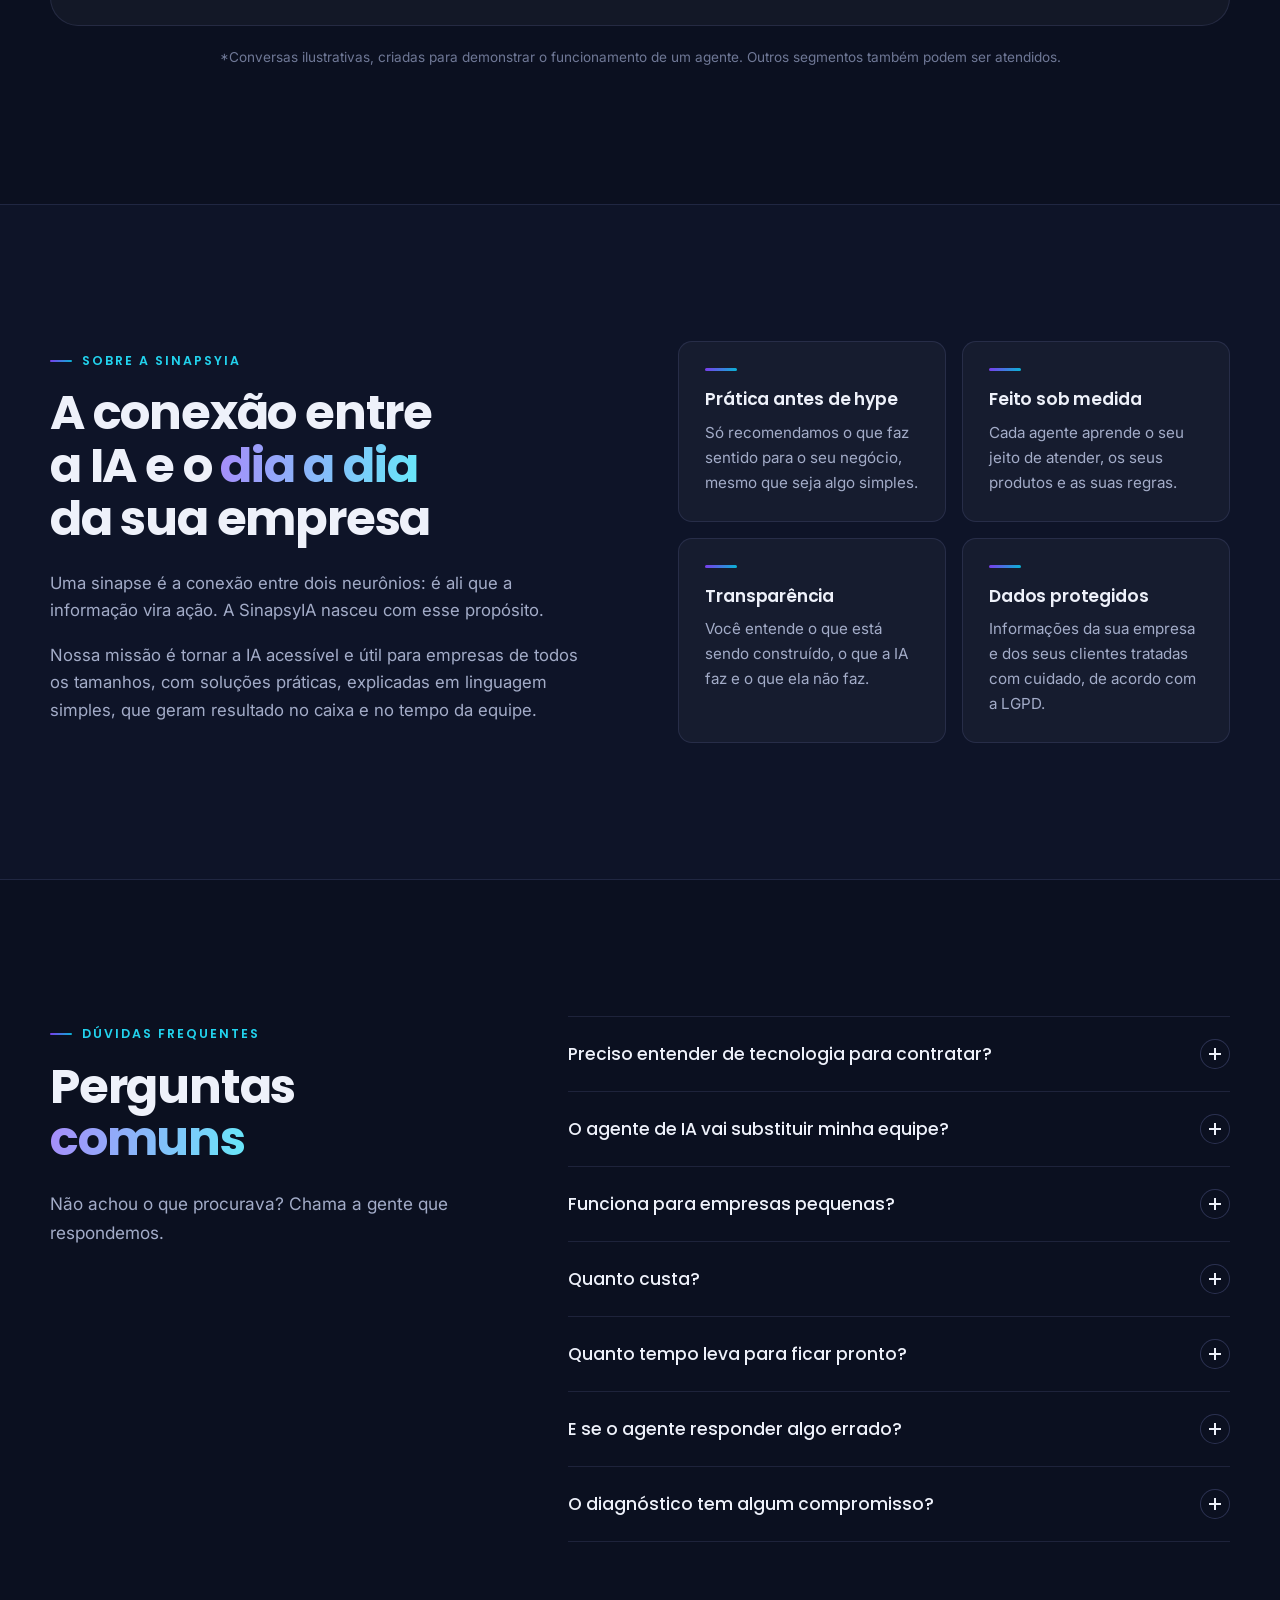
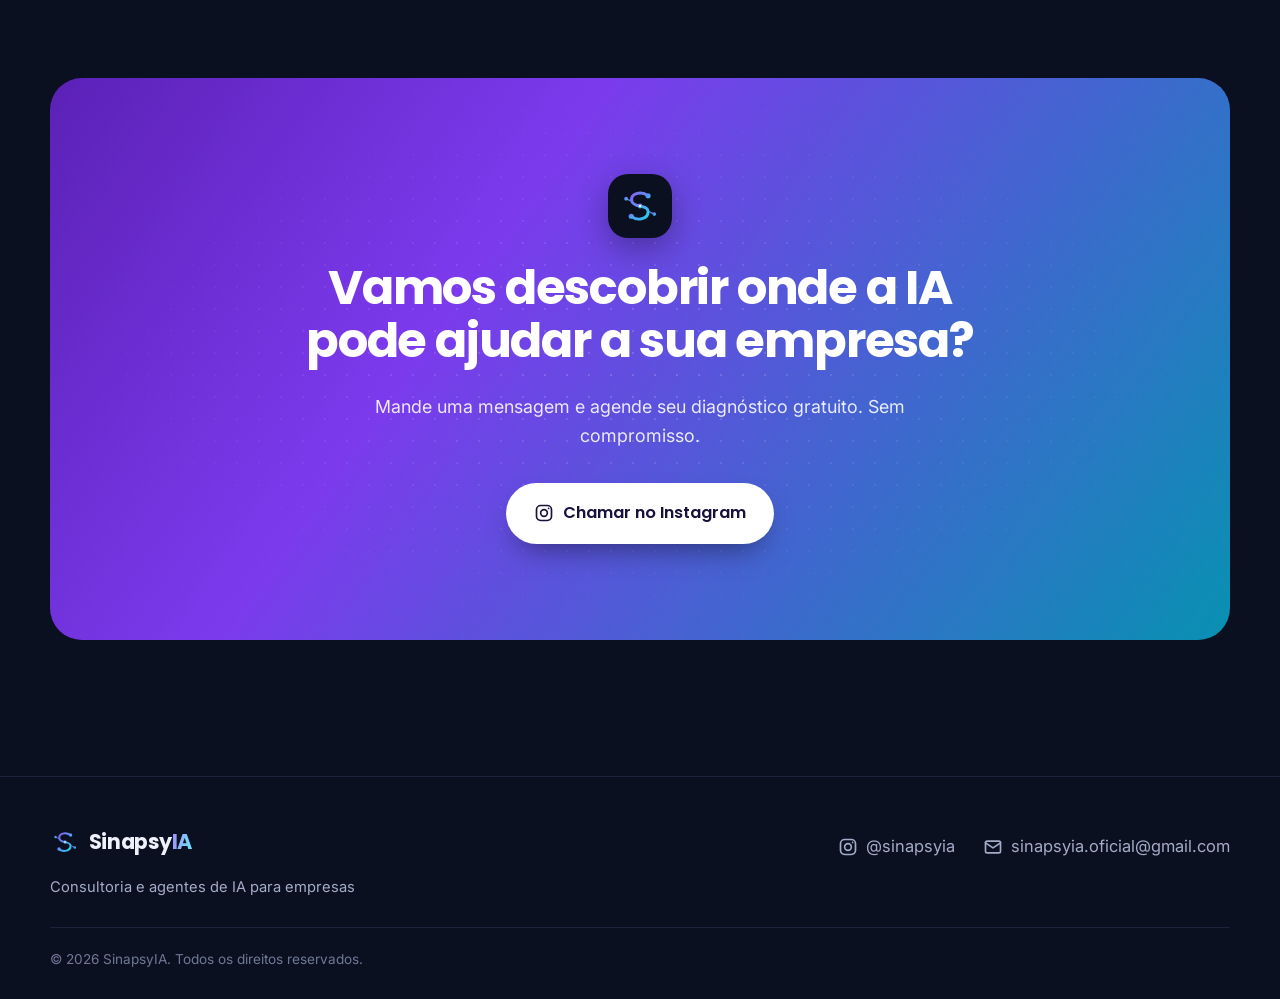
==== commit 595ac91a: "Add files via upload" ====
--- a/index.html
+++ b/index.html
@@ -497,5 +497,8 @@
   </a>
 
   <script src="script.js"></script>
+
+  <!-- SquadOS Widget — Widget · Agente de suporte da SinapsyIA -->
+  <script async src="https://app.squados.io/widget.js" data-agent="widget-agente-de-suporte-da-sinapsyia-530c7318"></script>
 </body>
 </html>
--- a/styles.css
+++ b/styles.css
@@ -428,9 +428,9 @@
 .footer__bottom { margin-top: 28px; padding-top: 20px; border-top: 1px solid var(--border); color: var(--faint); font-size: .85rem; }
 .footer__bottom p { margin: 0; }
 
-/* WhatsApp flutuante */
+/* WhatsApp flutuante (à esquerda: o canto direito é do widget do agente SquadOS) */
 .wa-float {
-  position: fixed; right: 20px; bottom: 20px; z-index: 40;
+  position: fixed; left: 20px; bottom: 20px; z-index: 40;
   width: 58px; height: 58px; border-radius: 50%;
   display: grid; place-items: center;
   background: #25D366; color: #fff;
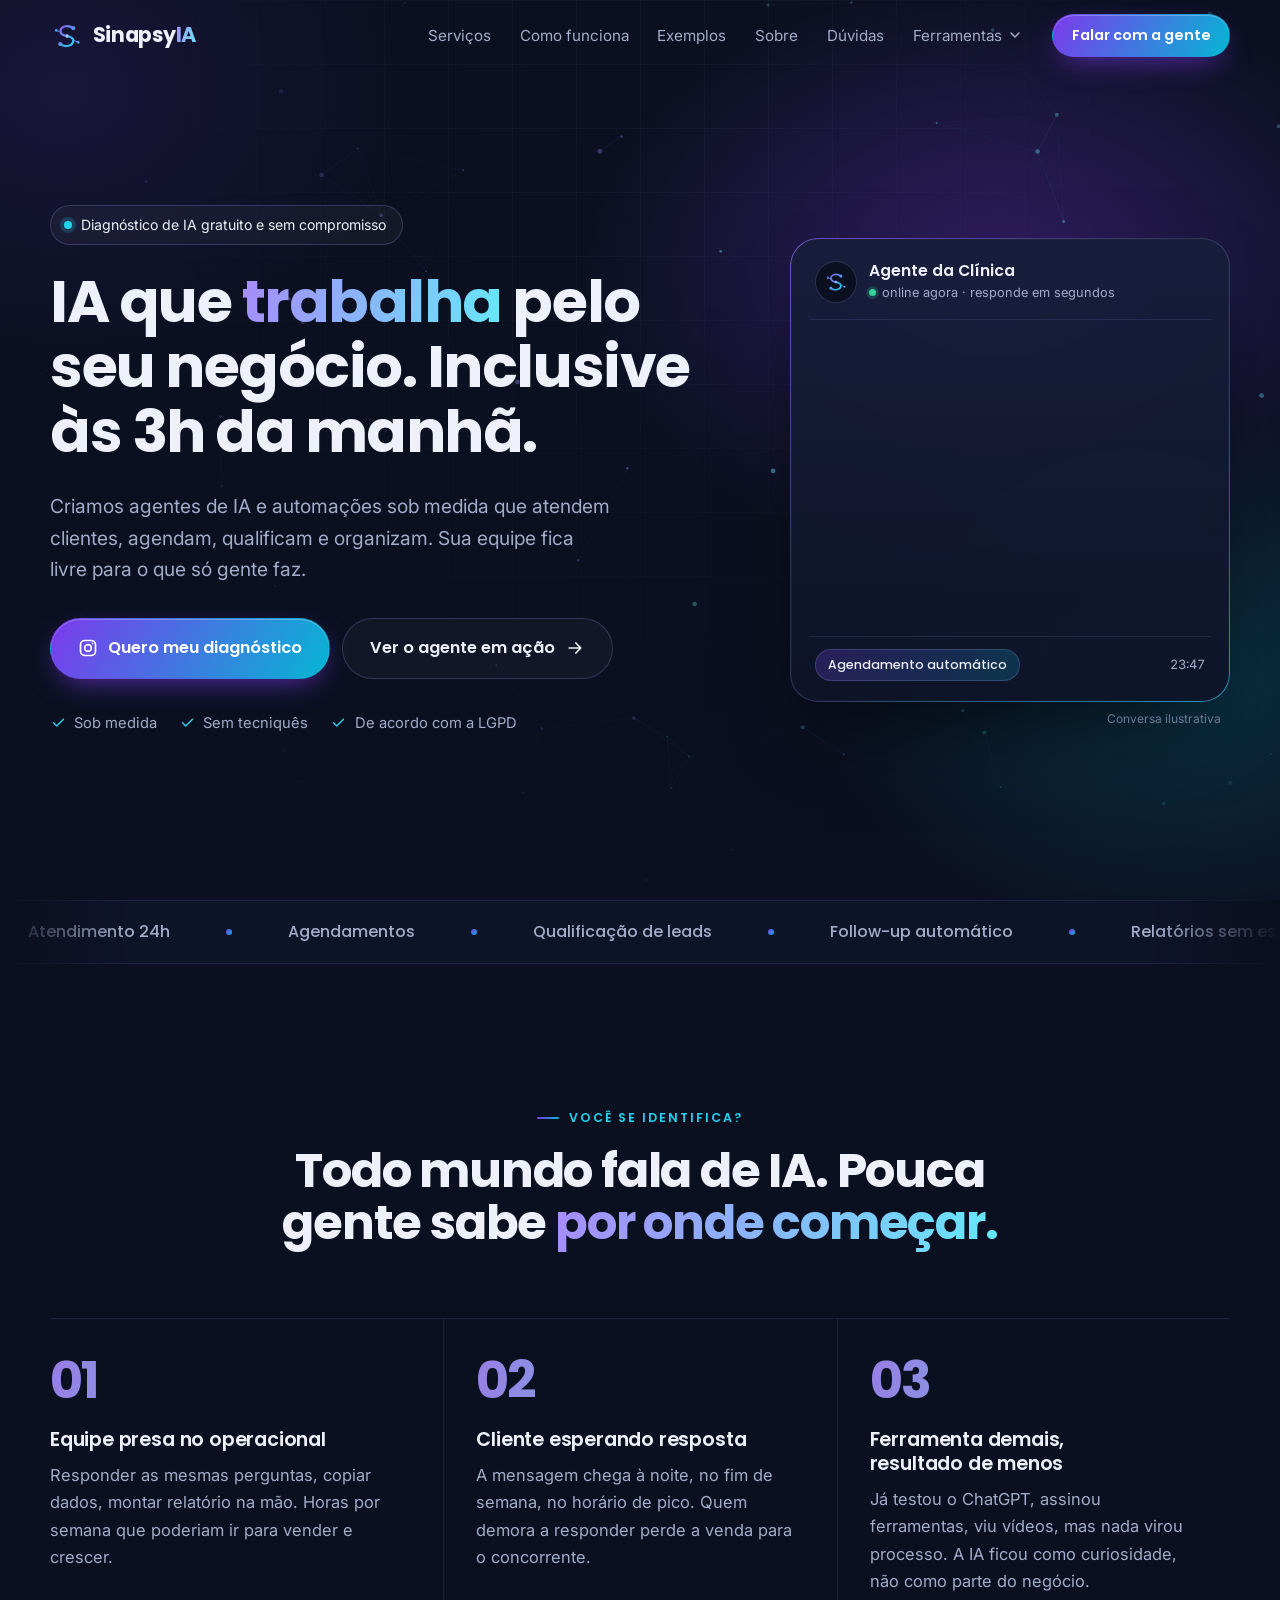
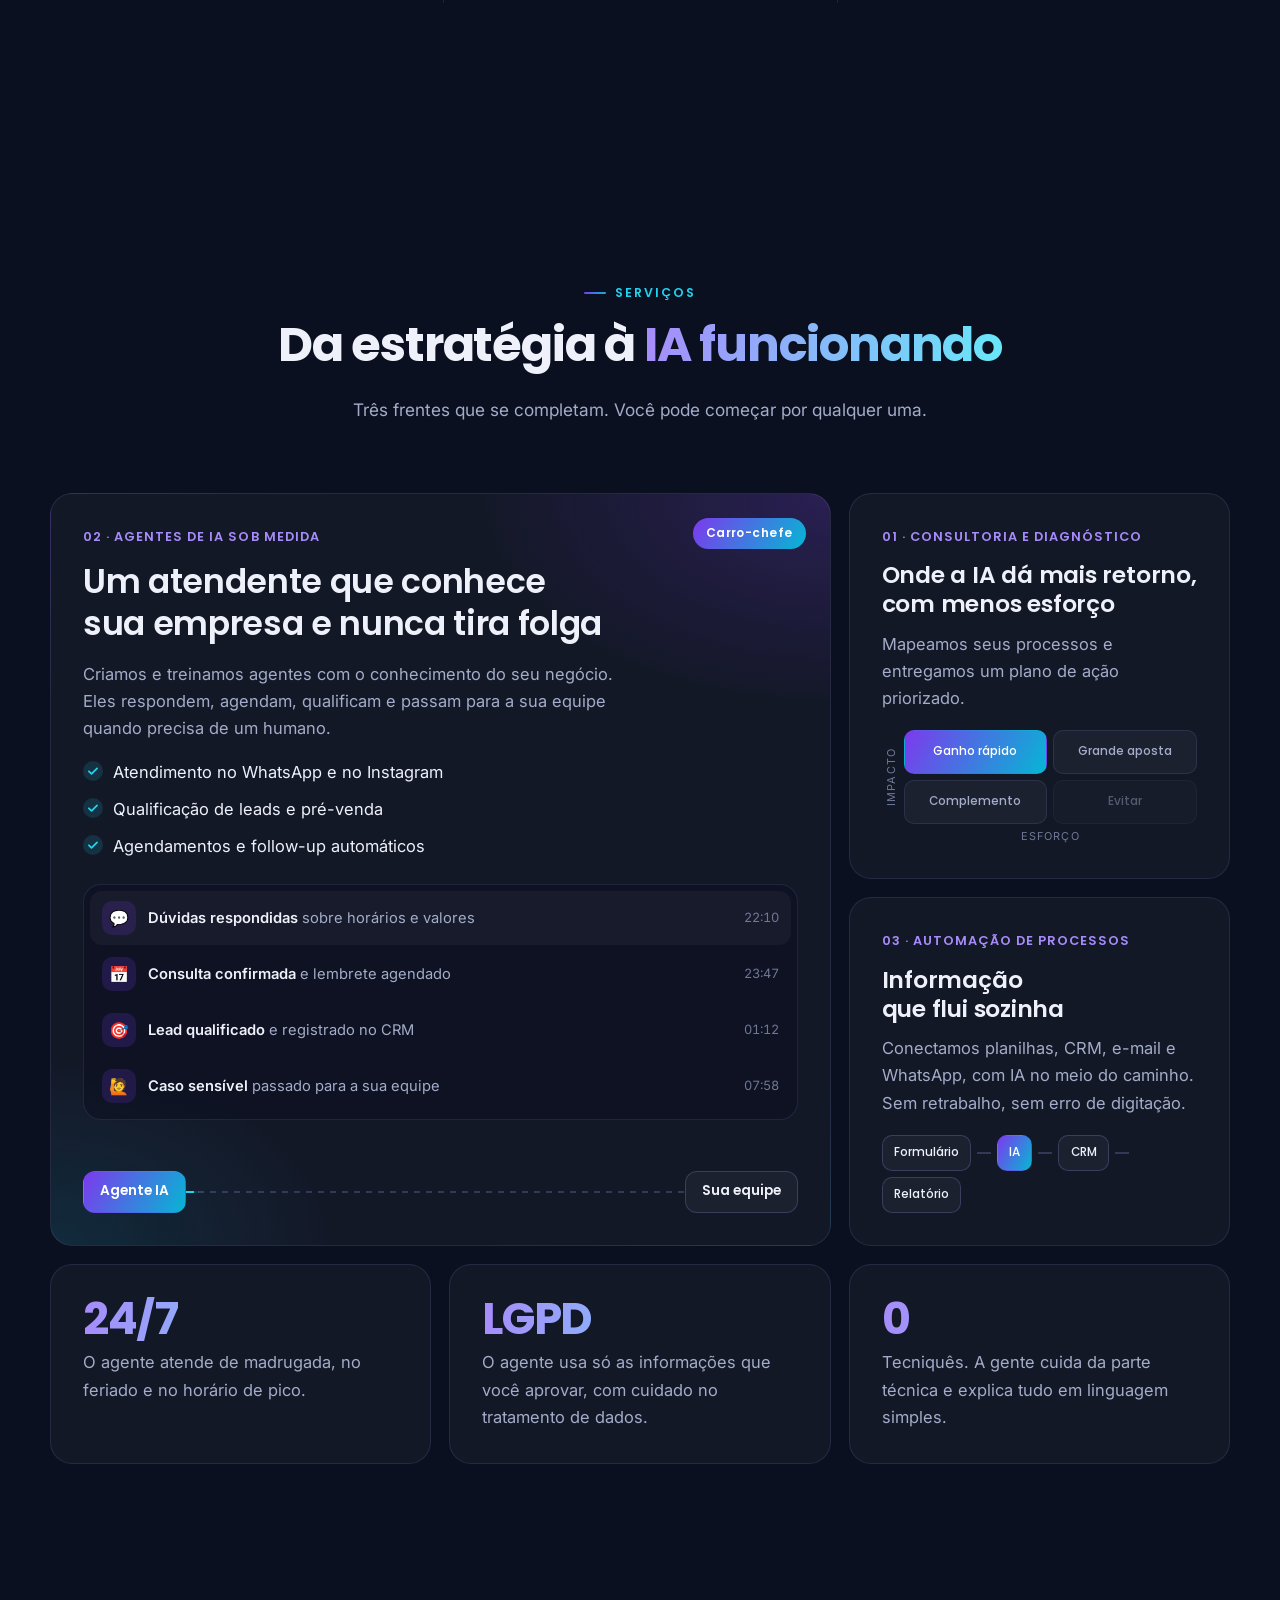
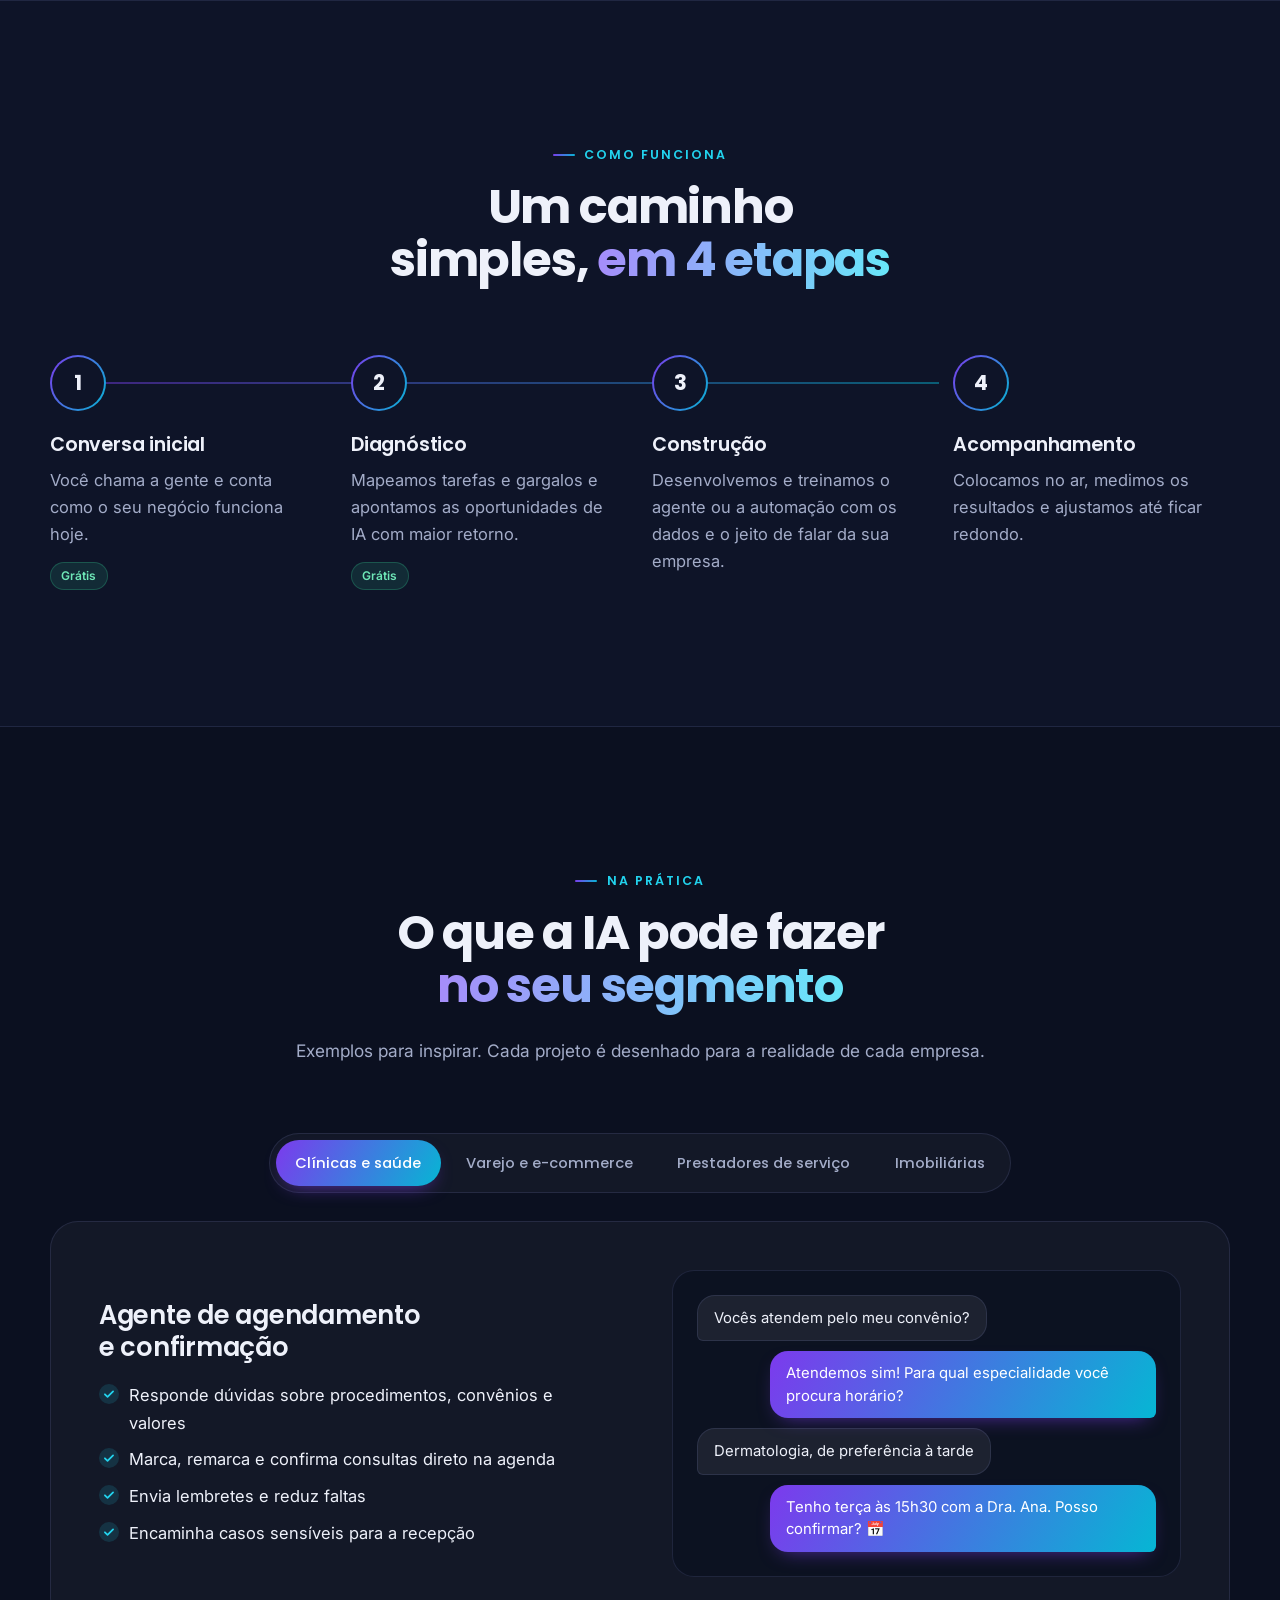
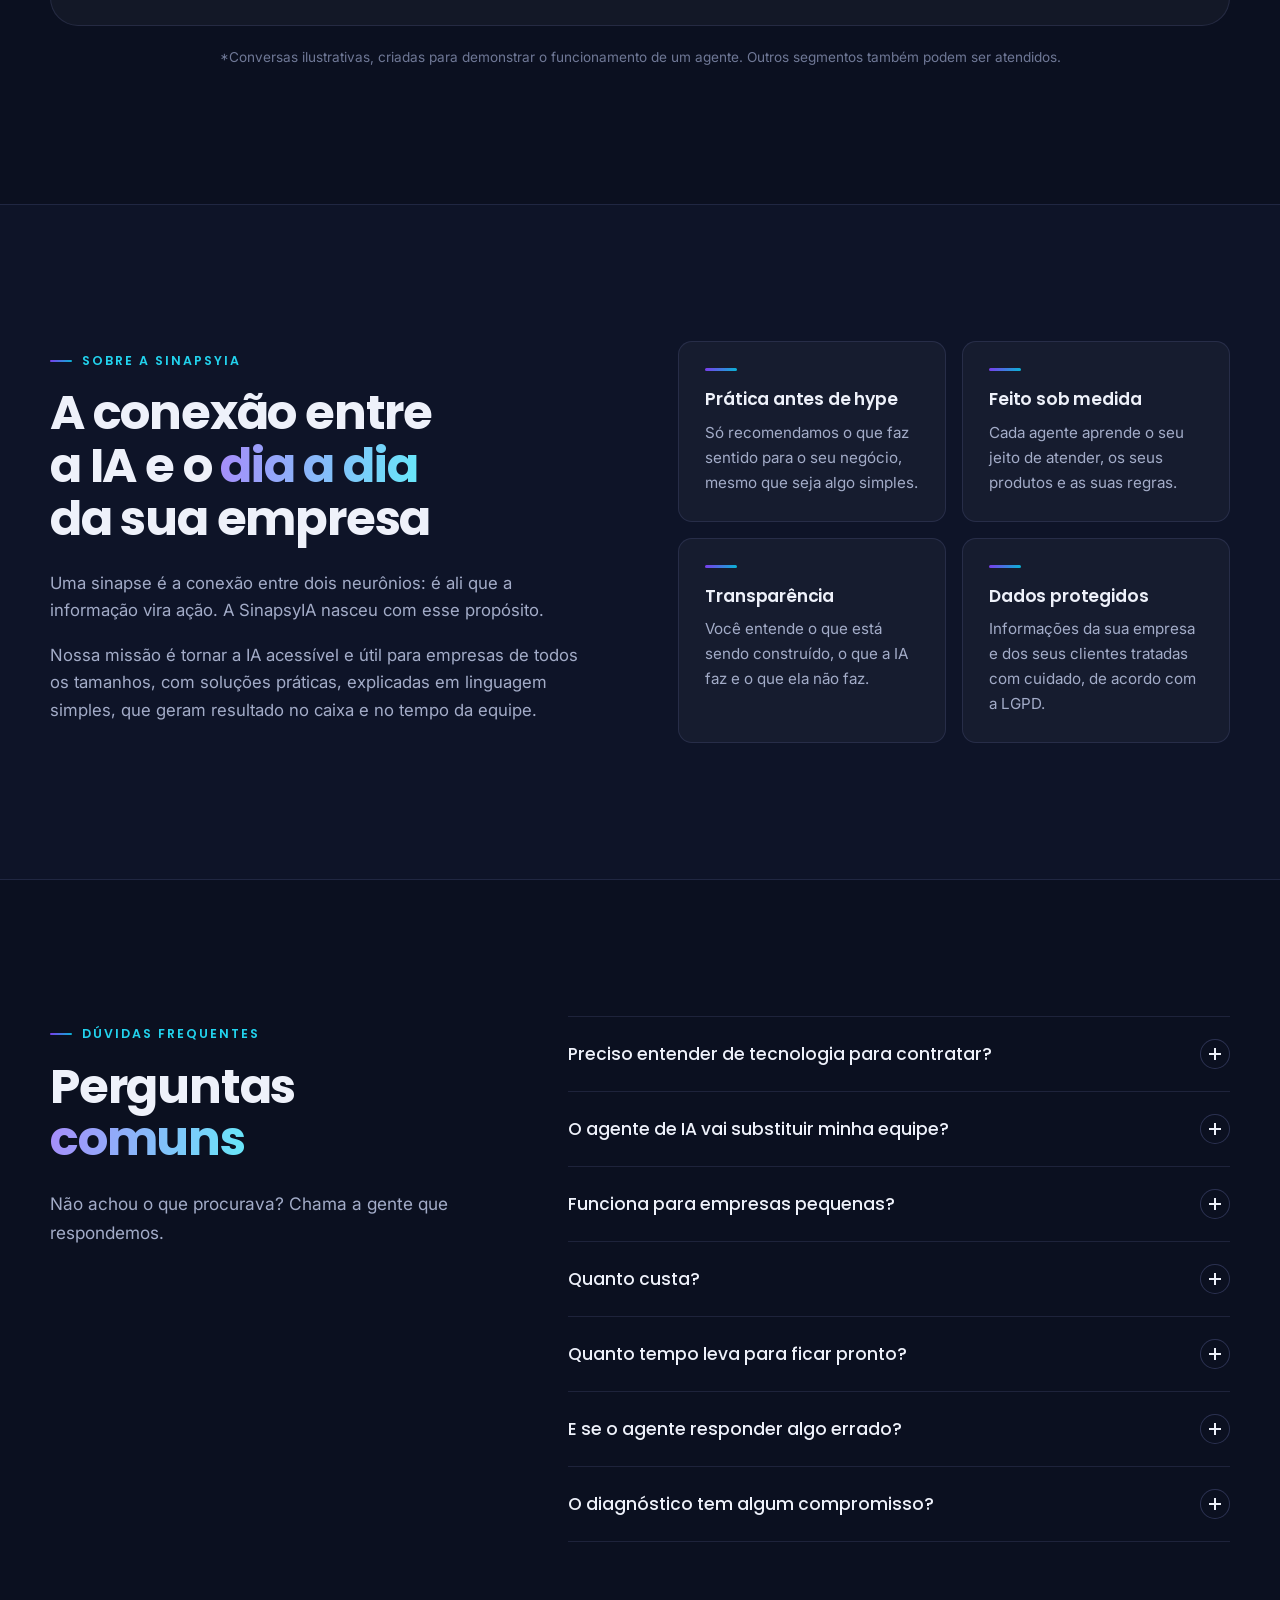
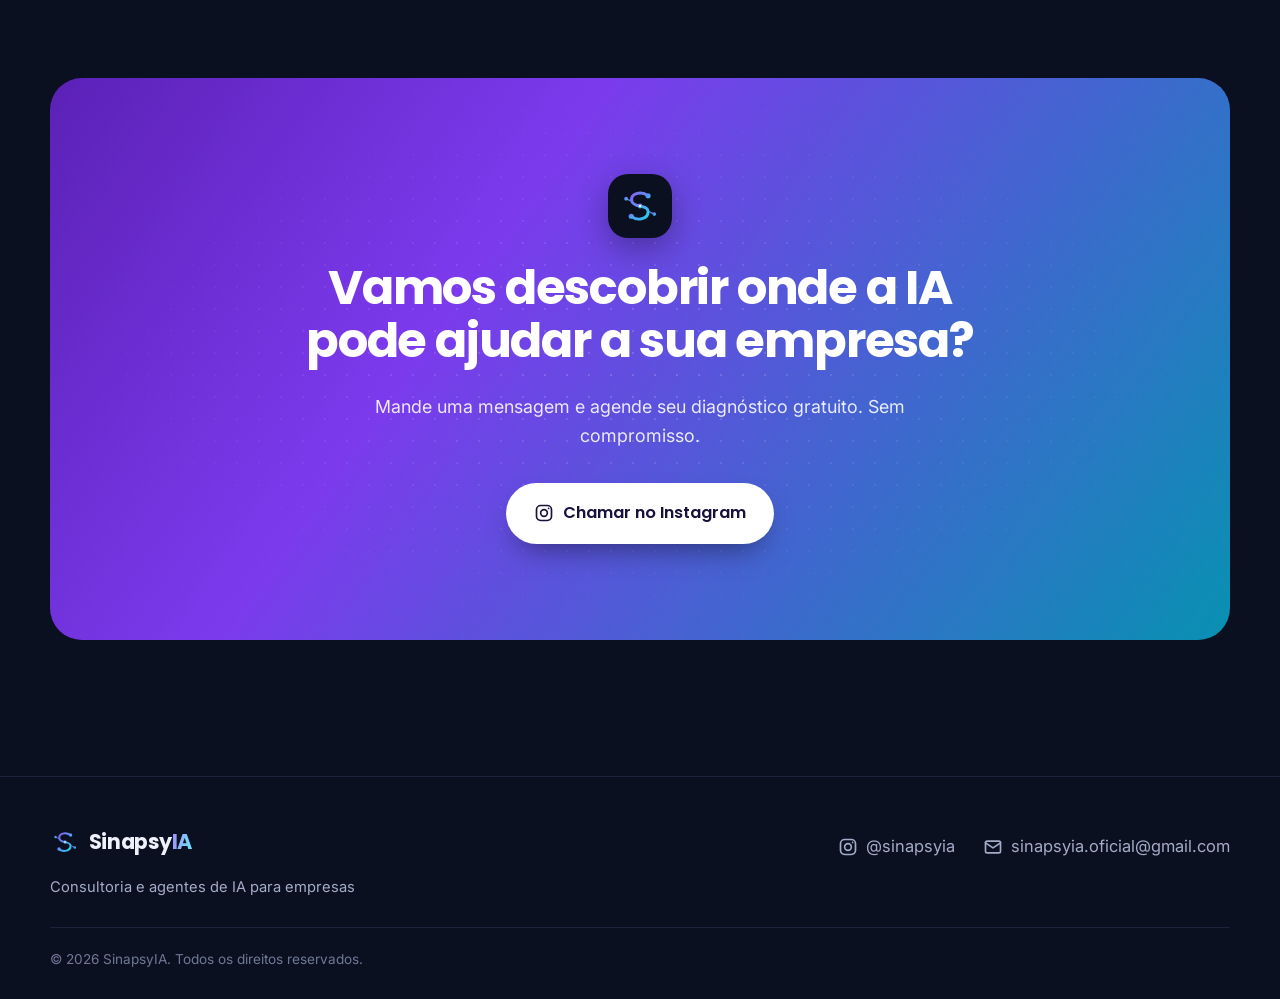
==== commit 22bfd11c: "Add files via upload" ====
--- a/index.html
+++ b/index.html
@@ -49,6 +49,23 @@
         <a href="#exemplos">Exemplos</a>
         <a href="#sobre">Sobre</a>
         <a href="#faq">Dúvidas</a>
+        <!-- Ferramentas: links para os apps publicados no Claude (abrem em nova aba) -->
+        <div class="tools" id="tools">
+          <button type="button" class="tools__btn" id="toolsBtn" aria-expanded="false" aria-controls="toolsMenu">
+            Ferramentas
+            <svg class="tools__chev" viewBox="0 0 24 24" aria-hidden="true"><path d="m6 9 6 6 6-6"/></svg>
+          </button>
+          <div class="tools__menu" id="toolsMenu">
+            <a class="tools__item" href="https://claude.ai/artifact/8LxgvKz1agH8Yt7z2SDgY2" target="_blank" rel="noopener">
+              <span class="tools__t">Diagnóstico de IA</span>
+              <span class="tools__s">Descubra onde a IA ajuda o seu negócio</span>
+            </a>
+            <a class="tools__item" href="https://claude.ai/artifact/Le2ddTCRAkx7GN8qyWUMUA" target="_blank" rel="noopener">
+              <span class="tools__t">Criação de App</span>
+              <span class="tools__s">Crie o aplicativo da sua empresa</span>
+            </a>
+          </div>
+        </div>
         <a href="https://ig.me/m/sinapsyia" target="_blank" rel="noopener" class="btn btn--sm btn--primary nav__cta" data-contact>
           Falar com a gente
         </a>
--- a/styles.css
+++ b/styles.css
@@ -127,6 +127,27 @@
 }
 .nav a:not(.btn):hover::after { transform: scaleX(1); }
 
+/* Menu "Ferramentas" */
+.tools { position: relative; }
+.tools__btn { display: inline-flex; align-items: center; gap: .35rem; background: none; border: 0; padding: 0; cursor: pointer; font: inherit; color: var(--muted); transition: color .2s; }
+.tools__btn:hover, .tools.is-open .tools__btn { color: var(--text); }
+.tools__btn:focus-visible, .tools__item:focus-visible { outline: 2px solid var(--cyan); outline-offset: 3px; border-radius: 6px; }
+.tools__chev { width: 16px; height: 16px; fill: none; stroke: currentColor; stroke-width: 2.2; stroke-linecap: round; stroke-linejoin: round; transition: transform .2s; }
+.tools.is-open .tools__chev { transform: rotate(180deg); }
+.tools__menu {
+  position: absolute; top: calc(100% + 14px); left: 50%; translate: -50% 0; min-width: 290px;
+  display: flex; flex-direction: column; gap: 4px; padding: 8px;
+  background: var(--solid); border: 1px solid var(--border-2); border-radius: var(--radius-sm);
+  box-shadow: 0 18px 50px rgba(0, 0, 0, .45);
+  opacity: 0; visibility: hidden; transform: translateY(-6px); transition: opacity .2s, transform .2s, visibility .2s;
+}
+.tools.is-open .tools__menu { opacity: 1; visibility: visible; transform: none; }
+.nav a.tools__item { display: flex; flex-direction: column; gap: 2px; padding: 10px 12px; border-radius: 10px; color: var(--text); }
+.nav a.tools__item::after { display: none; }
+.nav a.tools__item:hover { background: var(--surface-2); }
+.tools__t { font-family: var(--f-head); font-weight: 600; font-size: .95rem; }
+.tools__s { font-size: .82rem; color: var(--muted); }
+
 .menu-btn { display: none; background: none; border: 0; padding: 10px; cursor: pointer; width: 44px; height: 44px; }
 .menu-btn span { display: block; width: 22px; height: 2px; background: var(--text); border-radius: 2px; margin: 5px auto; transition: transform .3s, opacity .3s; }
 .header.menu-open .menu-btn span:nth-child(1) { transform: translateY(7px) rotate(45deg); }
@@ -474,6 +495,10 @@
   .nav a:not(.btn) { padding: 14px 4px; border-bottom: 1px solid var(--border); font-size: 1.05rem; }
   .nav a:not(.btn)::after { display: none; }
   .nav__cta { margin-top: 16px; min-height: 50px; }
+  .tools__btn { width: 100%; justify-content: space-between; padding: 14px 4px; border-bottom: 1px solid var(--border); font-size: 1.05rem; }
+  .tools__menu { position: static; translate: none; min-width: 0; transform: none; box-shadow: none; background: transparent; border: 0; padding: 4px 0 8px; display: none; opacity: 1; visibility: visible; }
+  .tools.is-open .tools__menu { display: flex; }
+  .nav a.tools__item { padding: 12px 12px; border-bottom: 0; background: var(--surface); }
   .header.menu-open { background: rgba(11, 16, 32, .97); }
   .pains { grid-template-columns: 1fr; border-top: 0; }
   .pain, .pain + .pain { padding: 28px 0; border-left: 0; border-top: 1px solid var(--border); }
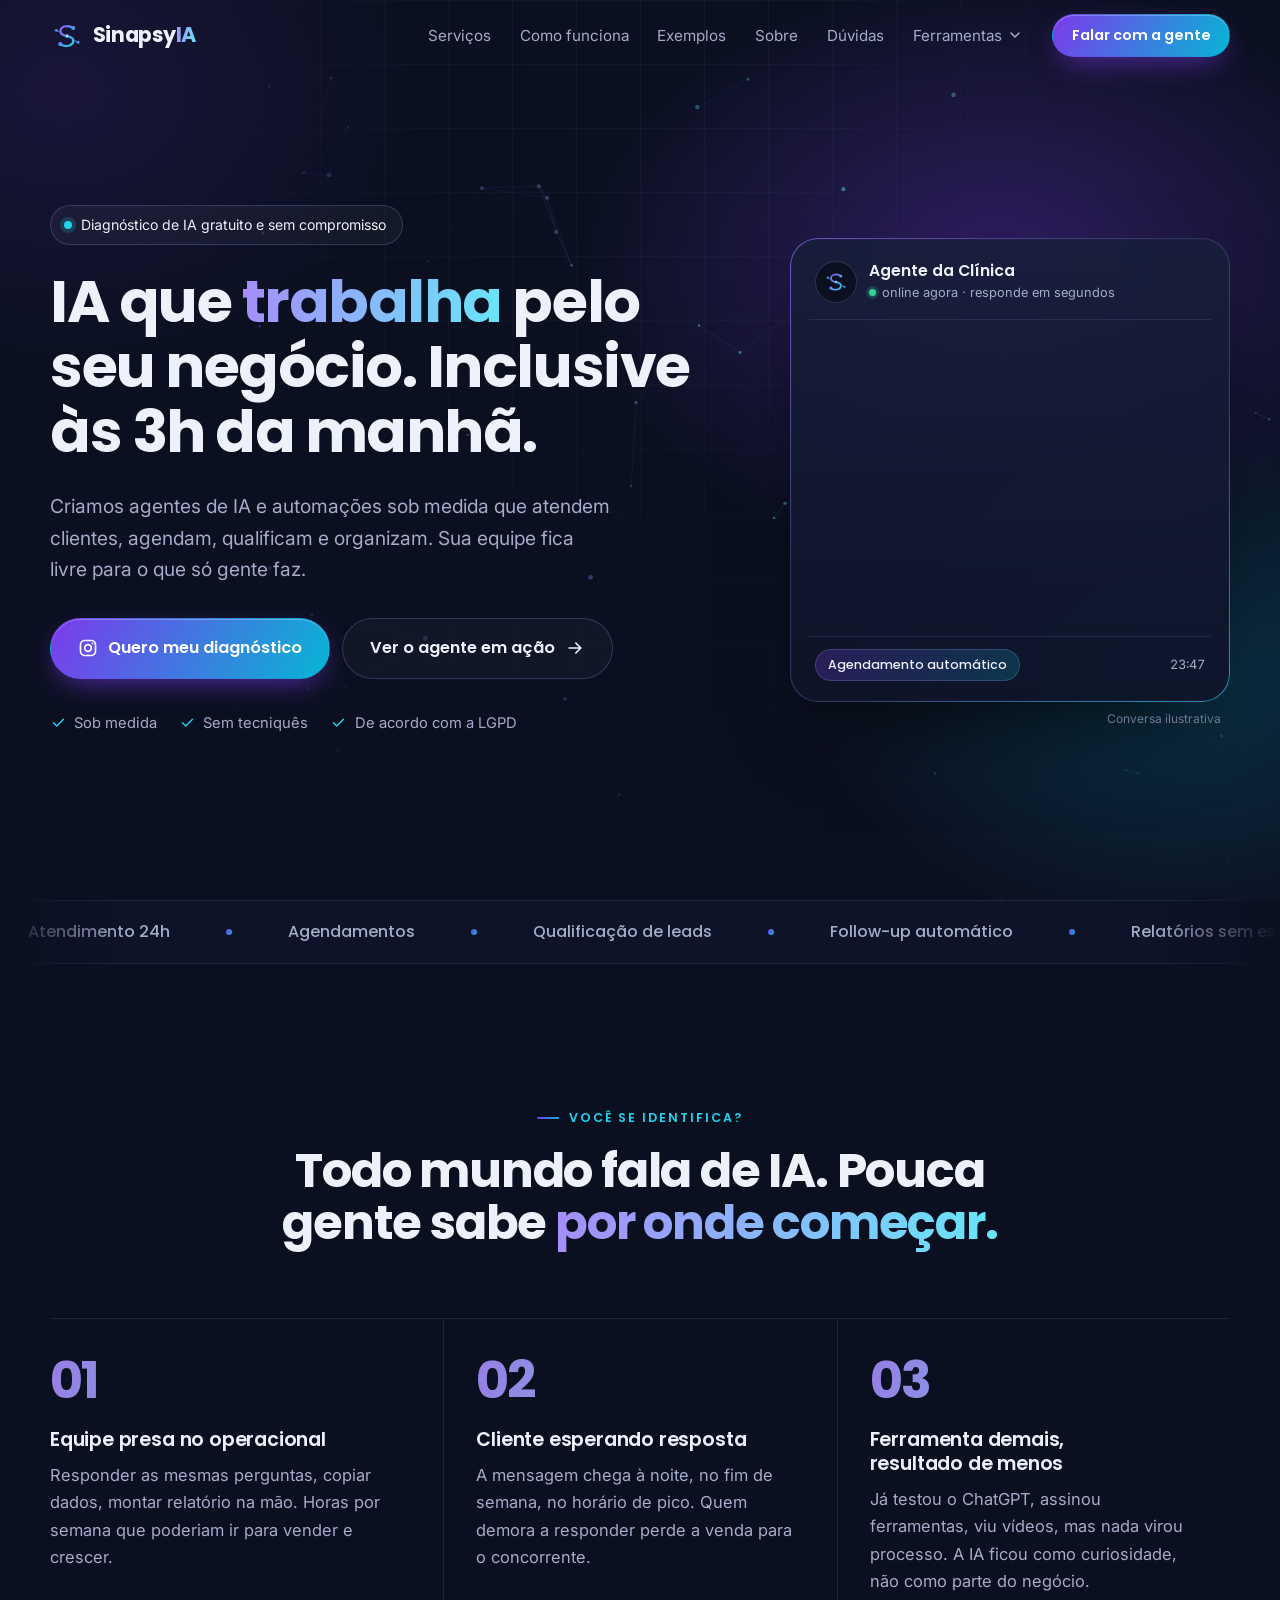
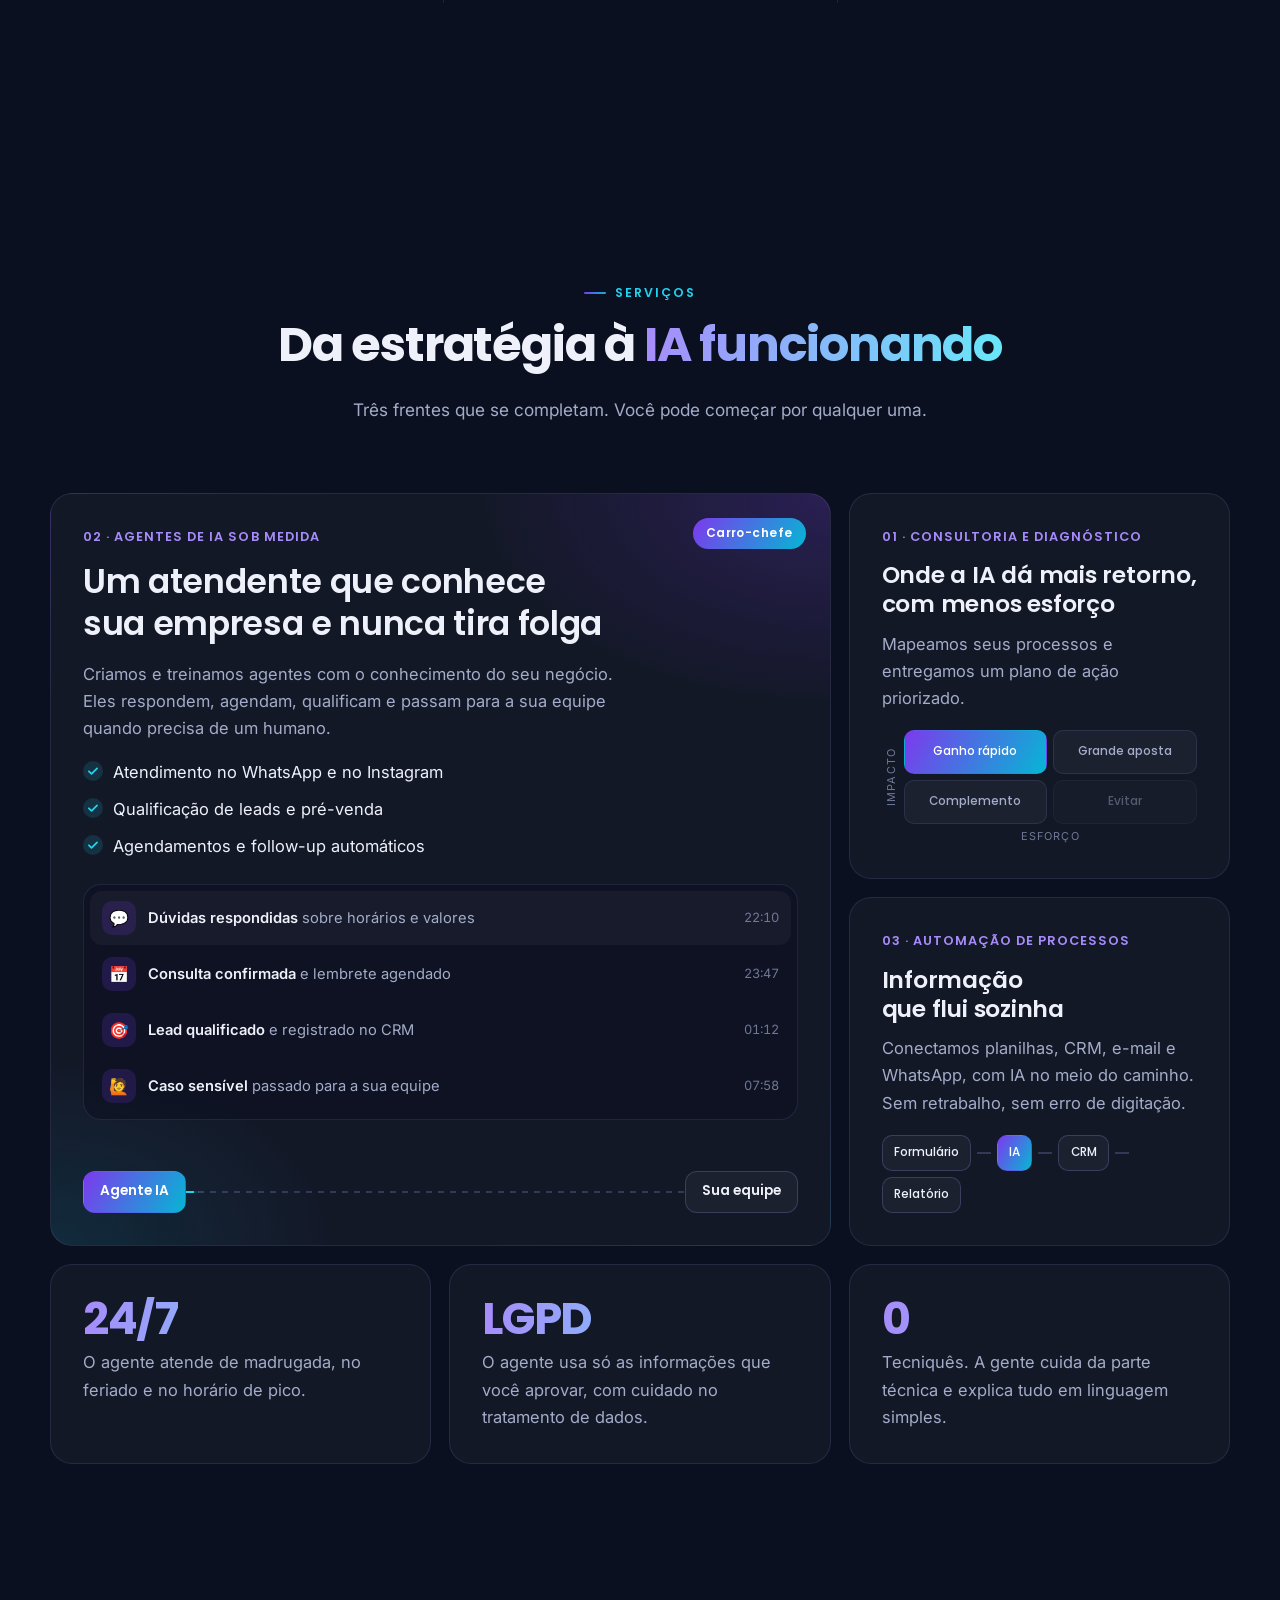
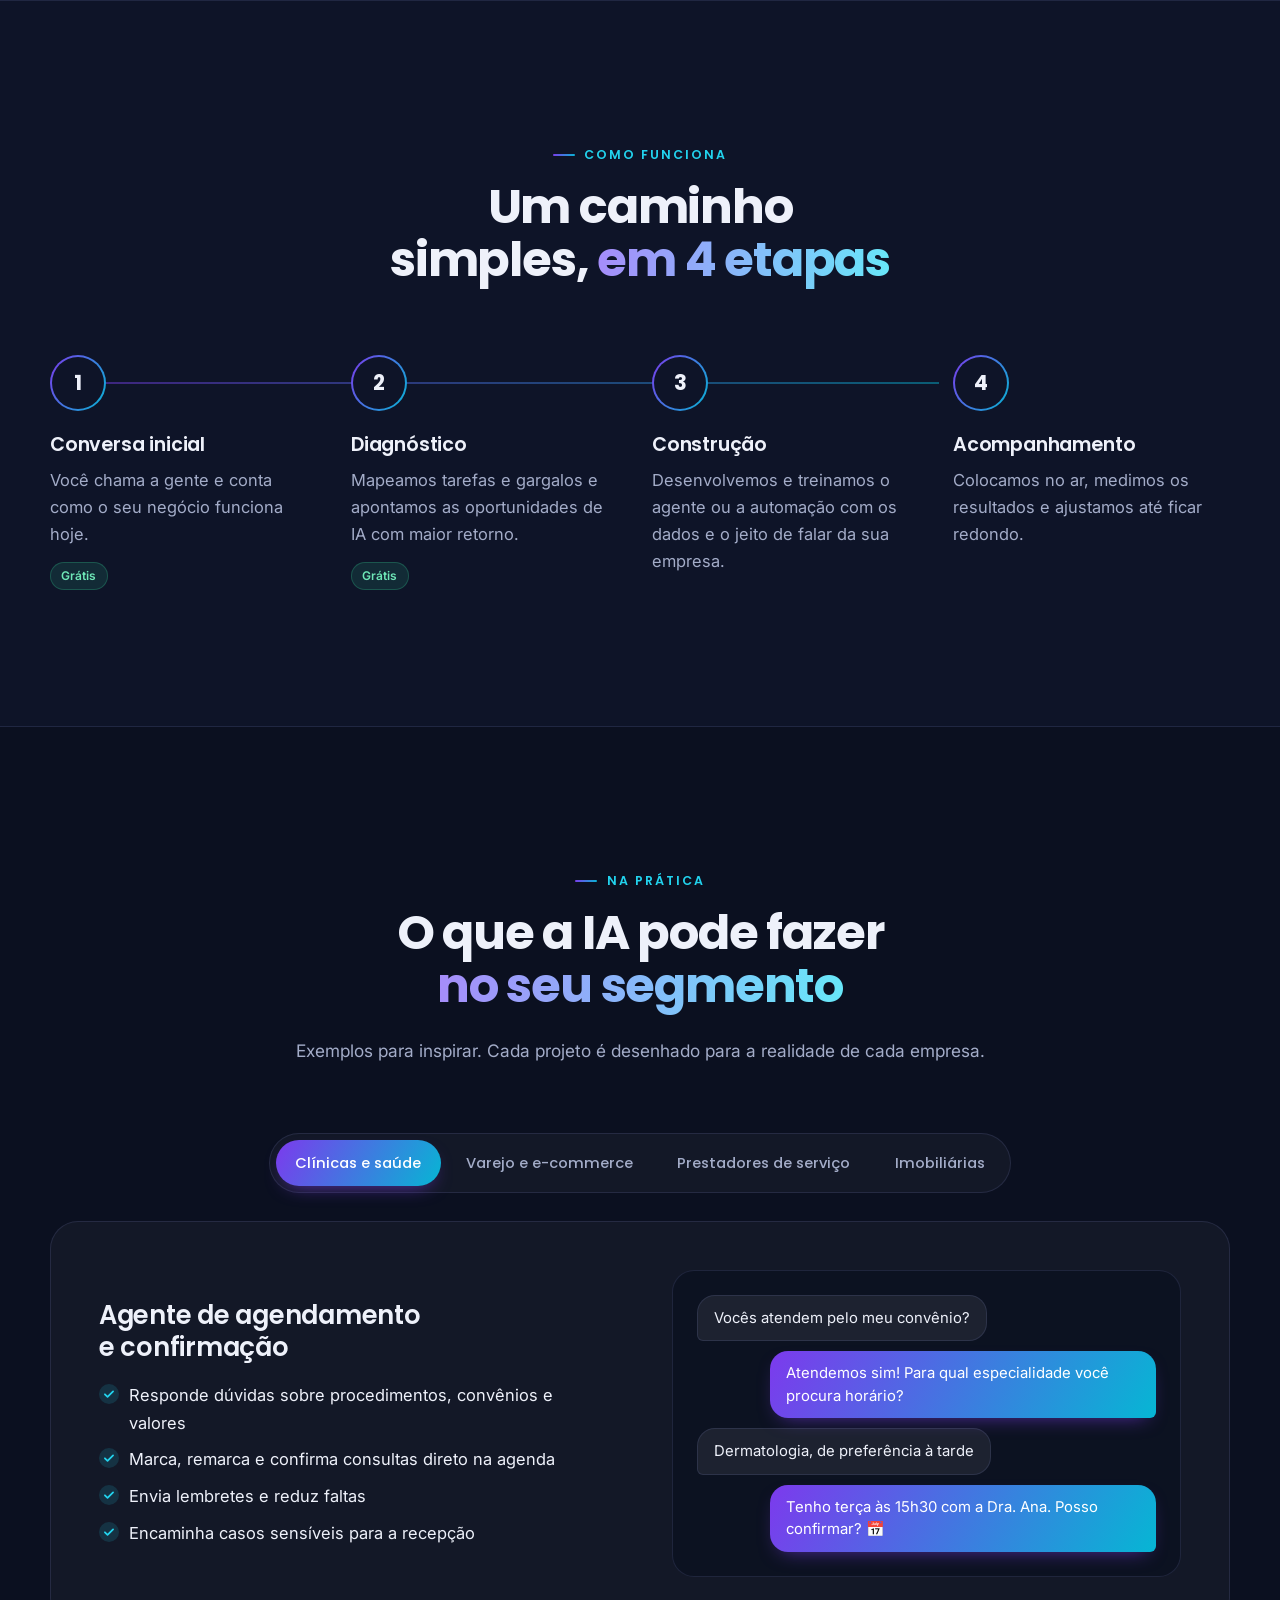
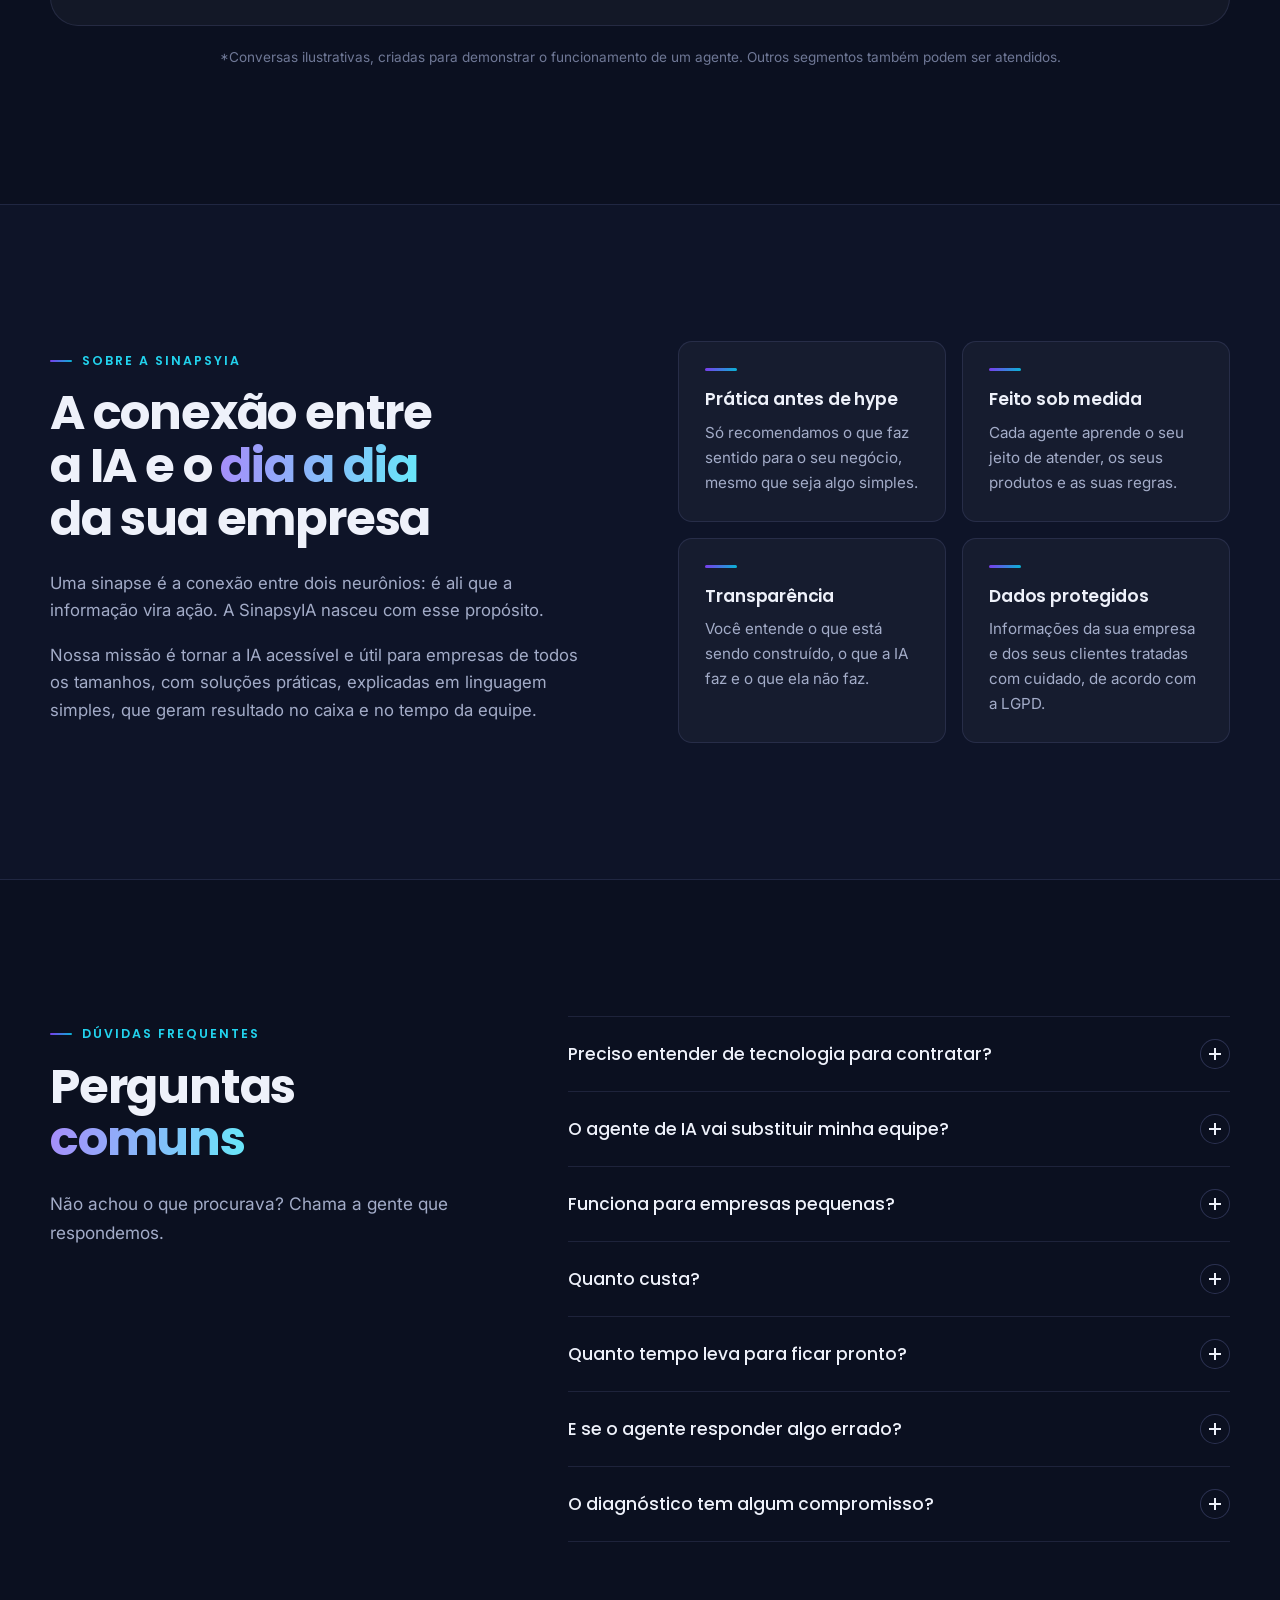
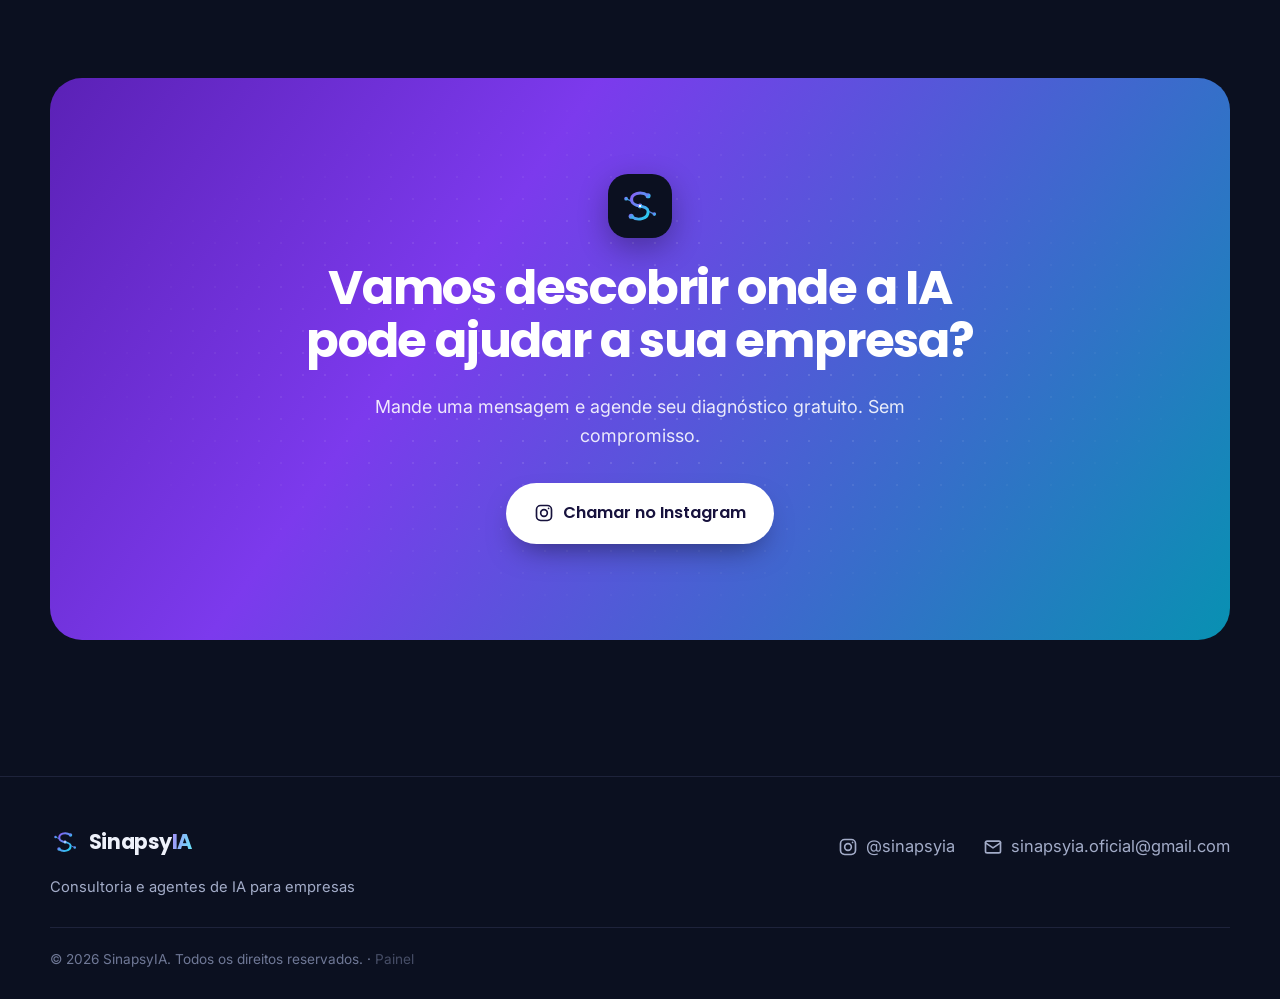
==== commit 5655da0d: "Add files via upload" ====
--- a/index.html
+++ b/index.html
@@ -49,18 +49,22 @@
         <a href="#exemplos">Exemplos</a>
         <a href="#sobre">Sobre</a>
         <a href="#faq">Dúvidas</a>
-        <!-- Ferramentas: links para os apps publicados no Claude (abrem em nova aba) -->
+        <!-- Ferramentas: as 3 páginas com código de acesso (abrem em nova aba) -->
         <div class="tools" id="tools">
           <button type="button" class="tools__btn" id="toolsBtn" aria-expanded="false" aria-controls="toolsMenu">
             Ferramentas
             <svg class="tools__chev" viewBox="0 0 24 24" aria-hidden="true"><path d="m6 9 6 6 6-6"/></svg>
           </button>
           <div class="tools__menu" id="toolsMenu">
-            <a class="tools__item" href="https://claude.ai/artifact/8LxgvKz1agH8Yt7z2SDgY2" target="_blank" rel="noopener">
+            <a class="tools__item" href="onboarding/" target="_blank" rel="noopener">
+              <span class="tools__t">Onboarding</span>
+              <span class="tools__s">Para clientes: dados para começar o projeto</span>
+            </a>
+            <a class="tools__item" href="diagnostico/" target="_blank" rel="noopener">
               <span class="tools__t">Diagnóstico de IA</span>
               <span class="tools__s">Descubra onde a IA ajuda o seu negócio</span>
             </a>
-            <a class="tools__item" href="https://claude.ai/artifact/Le2ddTCRAkx7GN8qyWUMUA" target="_blank" rel="noopener">
+            <a class="tools__item" href="criar-app/" target="_blank" rel="noopener">
               <span class="tools__t">Criação de App</span>
               <span class="tools__s">Crie o aplicativo da sua empresa</span>
             </a>
@@ -504,7 +508,7 @@
       </ul>
     </div>
     <div class="container footer__bottom">
-      <p>© <span id="ano">2026</span> SinapsyIA. Todos os direitos reservados.</p>
+      <p>© <span id="ano">2026</span> SinapsyIA. Todos os direitos reservados. · <a href="painel/" style="color:inherit;opacity:.6">Painel</a></p>
     </div>
   </footer>
 
